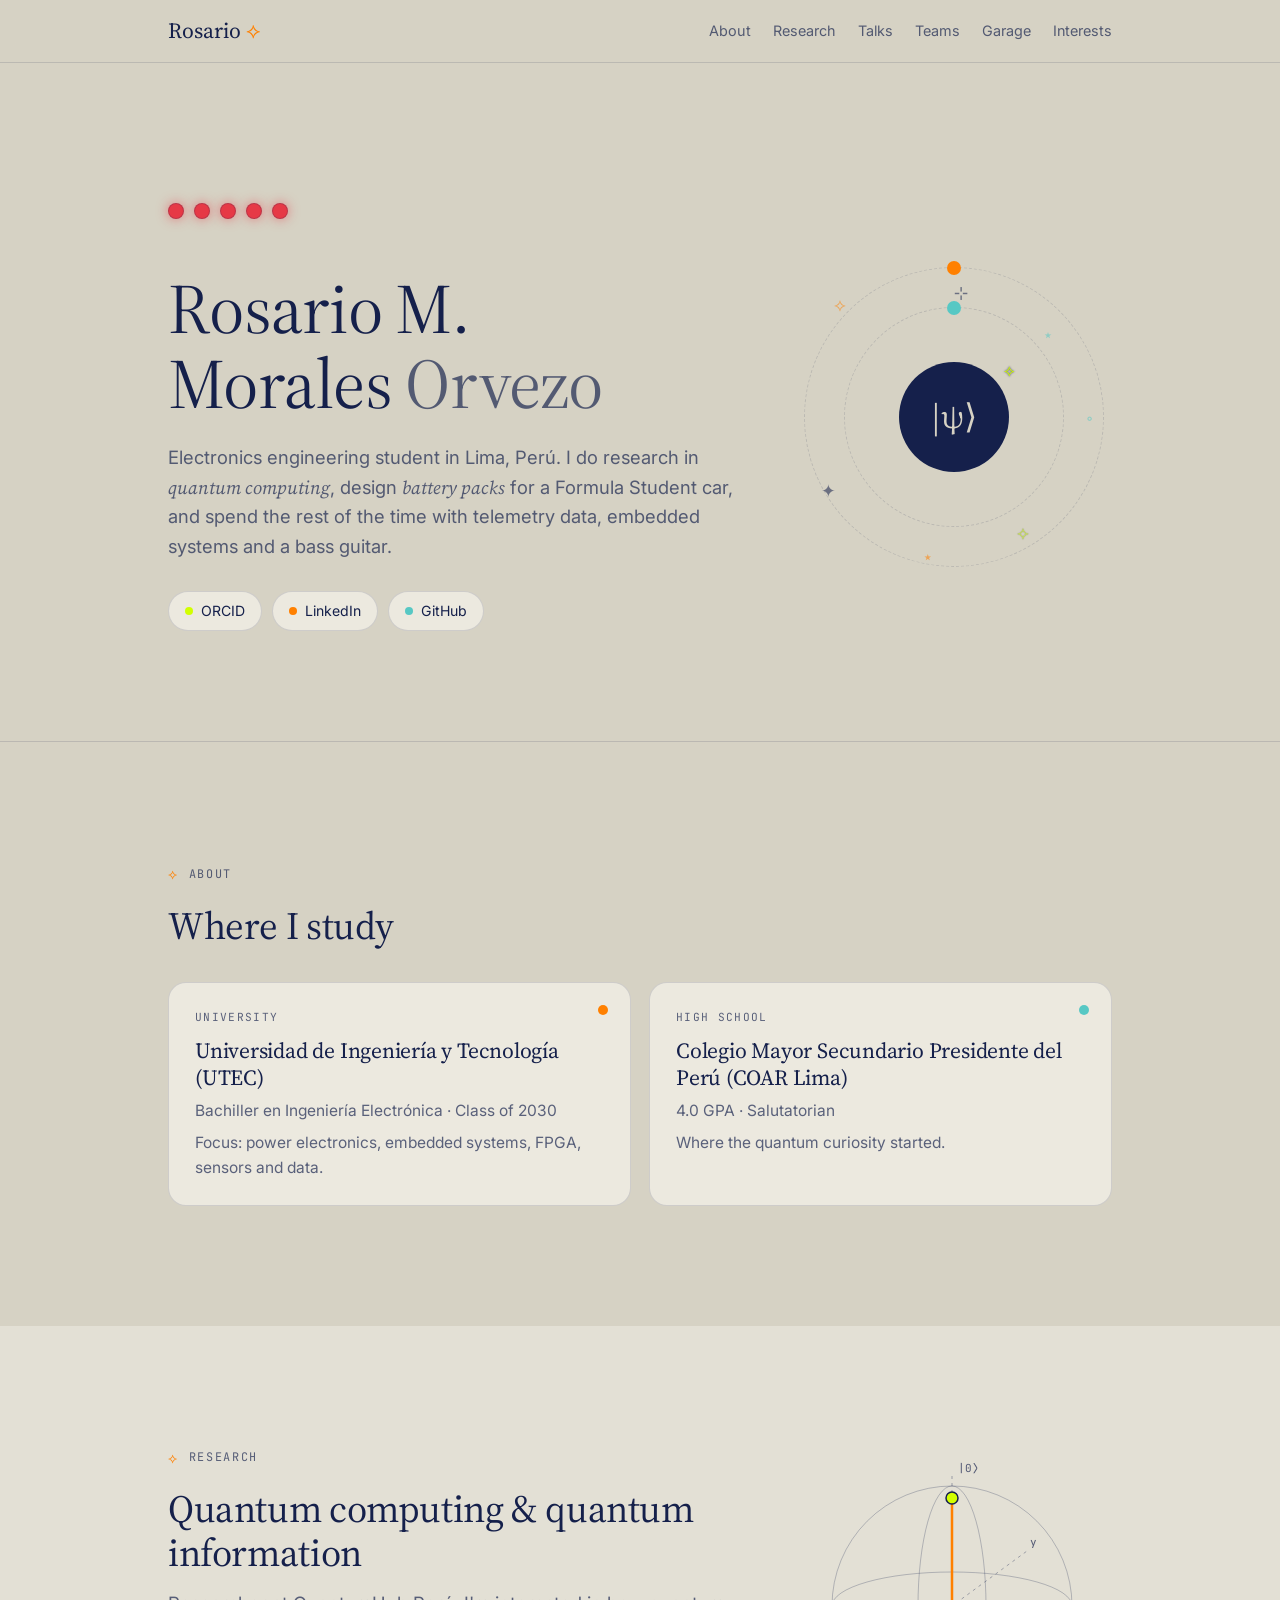
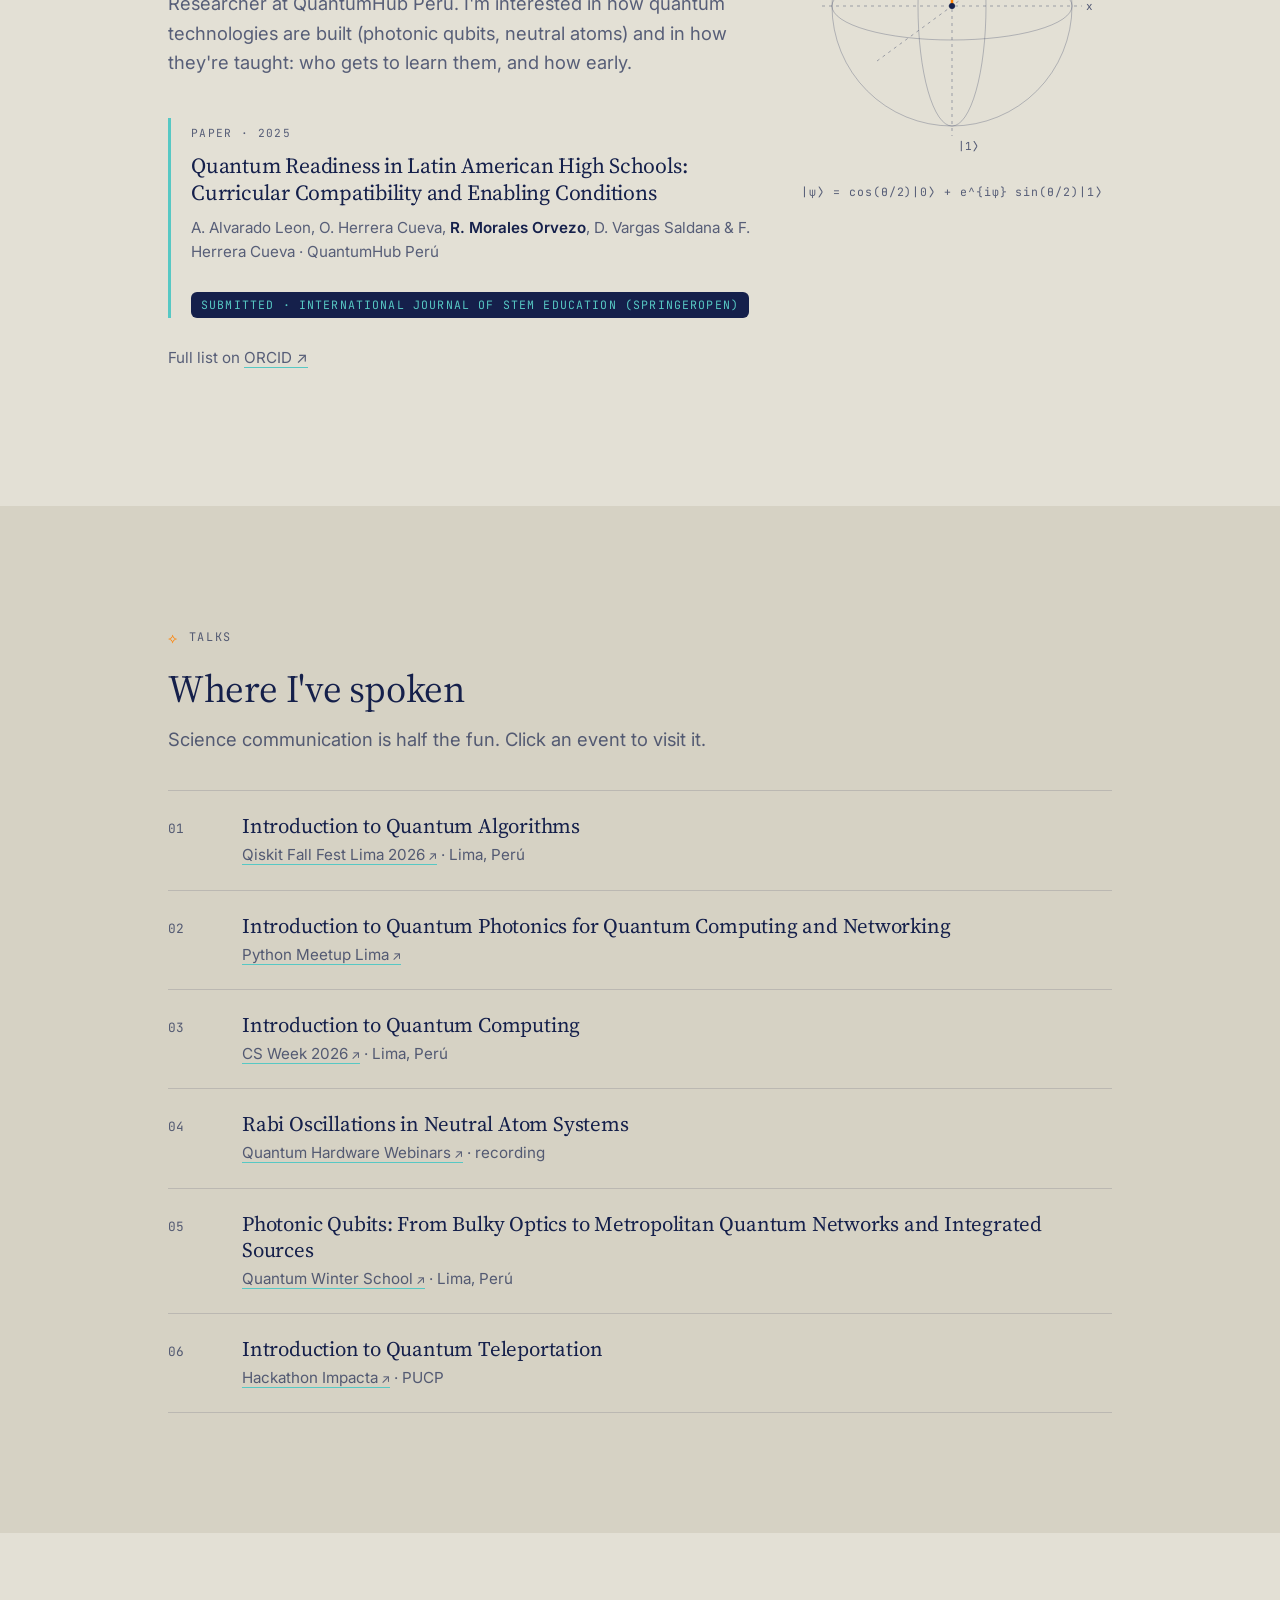
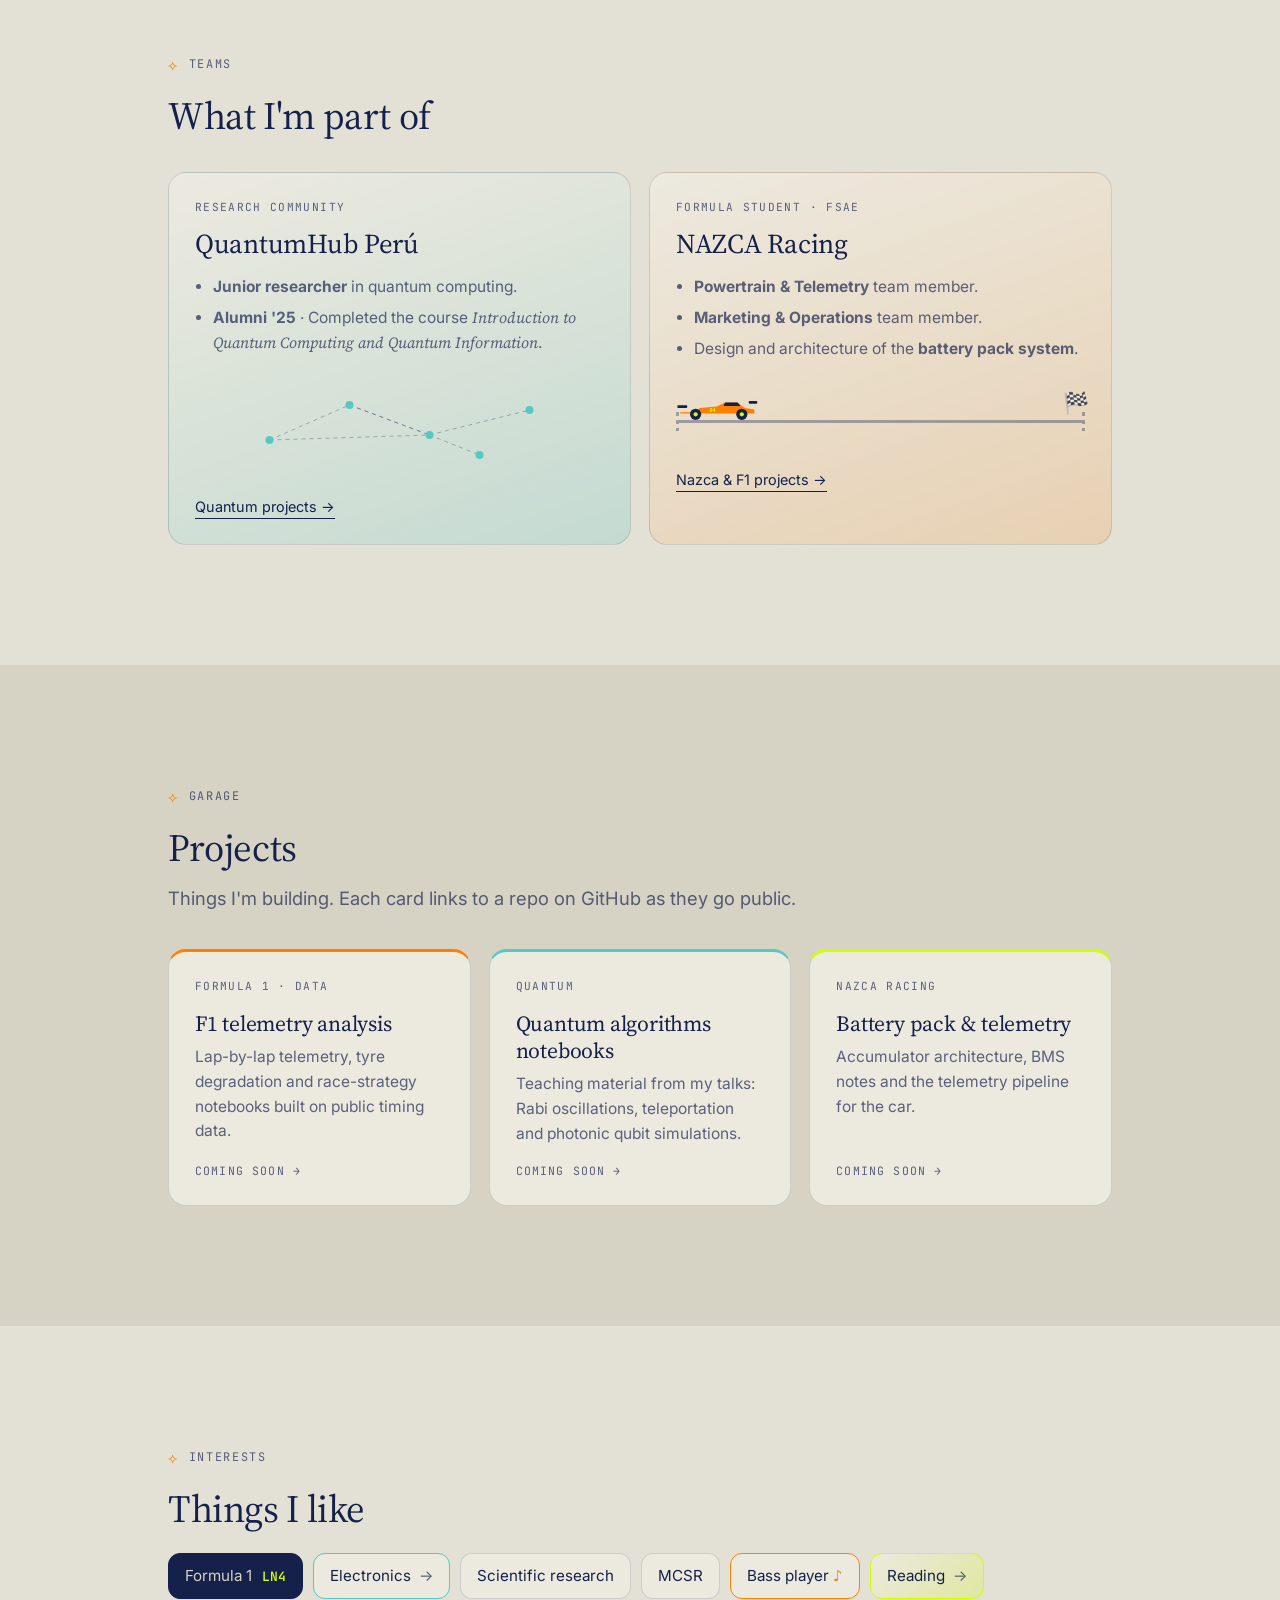
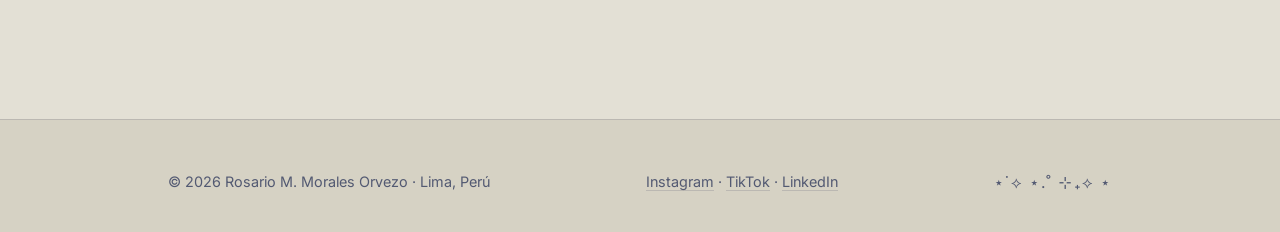
==== index.html @ e65d12a4 "Add files via upload" ====
<!DOCTYPE html>
<html lang="en">
<head>
<meta charset="UTF-8">
<meta name="viewport" content="width=device-width, initial-scale=1.0">
<title>Rosario Morales Orvezo ⟡</title>
<meta name="description" content="Rosario M. Morales Orvezo — electronics engineering student, quantum computing researcher at QuantumHub Perú, powertrain & telemetry at NAZCA Racing (FSAE).">
<link rel="icon" href="data:image/svg+xml,<svg xmlns='http://www.w3.org/2000/svg' viewBox='0 0 100 100'><text y='.9em' font-size='90'>⟡</text></svg>">
<link rel="preconnect" href="https://fonts.googleapis.com">
<link href="https://fonts.googleapis.com/css2?family=Source+Serif+4:ital,opsz,wght@0,8..60,400;0,8..60,500;1,8..60,400&family=Inter:wght@400;500;600&family=JetBrains+Mono:wght@400;500&display=swap" rel="stylesheet">
<link rel="stylesheet" href="style.css">
</head>
<body>

<nav>
  <div class="wrap">
    <a class="brand" href="#top">Rosario <span>⟡</span></a>
    <ul>
      <li><a href="#about">About</a></li>
      <li><a href="#research">Research</a></li>
      <li><a href="#talks">Talks</a></li>
      <li><a href="#teams">Teams</a></li>
      <li><a href="#garage">Garage</a></li>
      <li><a href="#interests">Interests</a></li>
    </ul>
  </div>
</nav>

<!-- ============ HERO ============ -->
<header class="hero" id="top">
  <div class="wrap">
    <div>
      <div class="lights" id="lights" aria-hidden="true">
        <span class="light"></span><span class="light"></span><span class="light"></span><span class="light"></span><span class="light"></span>
      </div>
      <span class="go" id="go">lights out · and away we go</span>
      <h1>Rosario M.<br>Morales <span class="thin">Orvezo</span></h1>
      <p class="lede">
        Electronics engineering student in Lima, Perú. I do research in <em>quantum computing</em>,
        design <em>battery packs</em> for a Formula Student car, and spend the rest of the time
        with telemetry data, embedded systems and a bass guitar.
      </p>
      <div class="links">
        <a class="pill orcid" href="https://orcid.org/0009-0008-2580-1679" target="_blank" rel="noopener"><span class="dot"></span>ORCID</a>
        <a class="pill li" href="https://www.linkedin.com/in/rosario-morales-3284ab2b9/" target="_blank" rel="noopener"><span class="dot"></span>LinkedIn</a>
        <a class="pill" href="https://github.com/baterypark" target="_blank" rel="noopener"><span class="dot"></span>GitHub</a>
      </div>
    </div>

    <div class="star-field" aria-hidden="true">
      <div class="orbit two"></div>
      <div class="orbit"></div>
      <div class="core">|ψ⟩</div>
      <span class="star o" style="top:8%;left:12%">⟡</span>
      <span class="star t" style="top:18%;left:78%;animation-delay:.6s">⋆</span>
      <span class="star" style="top:70%;left:8%;animation-delay:1.2s">✦</span>
      <span class="star l" style="top:84%;left:70%;animation-delay:.3s">⟡</span>
      <span class="star t" style="top:48%;left:92%;animation-delay:1.8s">˚</span>
      <span class="star o" style="top:92%;left:40%;animation-delay:2.2s">⋆</span>
      <span class="star" style="top:4%;left:50%;animation-delay:1.5s">⊹</span>
    </div>
  </div>
</header>

<div class="rule"></div>

<!-- ============ ABOUT ============ -->
<section id="about">
  <div class="wrap">
    <div class="eyebrow">About</div>
    <h2 class="reveal">Where I study</h2>
    <div class="grid two" style="margin-top:34px">
      <div class="card reveal">
        <span class="accent" style="background:var(--orange)"></span>
        <span class="tag">University</span>
        <h3><a href="https://utec.edu.pe" target="_blank" rel="noopener" class="ulink">Universidad de Ingeniería y Tecnología (UTEC)</a></h3>
        <p>Bachiller en Ingeniería Electrónica · Class of 2030</p>
        <p>Focus: power electronics, embedded systems, FPGA, sensors and data.</p>
      </div>
      <div class="card reveal">
        <span class="accent" style="background:var(--teal)"></span>
        <span class="tag">High school</span>
        <h3><a href="https://www.minedu.gob.pe/colegios-de-alto-rendimiento/" target="_blank" rel="noopener" class="ulink">Colegio Mayor Secundario Presidente del Perú (COAR Lima)</a></h3>
        <p>4.0 GPA · Salutatorian</p>
        <p>Where the quantum curiosity started.</p>
      </div>
    </div>
  </div>
</section>

<!-- ============ RESEARCH ============ -->
<section id="research" class="research" style="background:var(--bg-soft)">
  <div class="wrap">
    <div>
      <div class="eyebrow">Research</div>
      <h2 class="reveal">Quantum computing &amp; quantum information</h2>
      <p class="lede reveal" style="margin-top:14px">
        Researcher at QuantumHub Perú. I'm interested in how quantum technologies are built
        (photonic qubits, neutral atoms) and in how they're taught: who gets to learn them, and how early.
      </p>

      <div class="paper reveal" style="margin-top:40px">
        <span class="tag" style="font-family:var(--mono);font-size:.7rem;letter-spacing:.12em;text-transform:uppercase;color:var(--ink-soft)">Paper · 2025</span>
        <h3 style="margin-top:8px">Quantum Readiness in Latin American High Schools: Curricular Compatibility and Enabling Conditions</h3>
        <p class="authors" style="margin-top:10px">
          A. Alvarado Leon, O. Herrera Cueva, <b>R. Morales Orvezo</b>, D. Vargas Saldana &amp; F. Herrera Cueva · QuantumHub Perú
        </p>
        <span class="status">Submitted · International Journal of STEM Education (SpringerOpen)</span>
      </div>
      <p class="reveal" style="margin-top:28px;font-size:.95rem;color:var(--ink-soft)">
        Full list on <a href="https://orcid.org/0009-0008-2580-1679" target="_blank" rel="noopener" style="border-bottom:1px solid var(--teal)">ORCID ↗</a>
      </p>
    </div>

    <div class="reveal">
      <svg class="bloch" viewBox="0 0 320 320" aria-label="Animated Bloch sphere">
        <circle class="ring" cx="160" cy="160" r="120"/>
        <ellipse class="ring" cx="160" cy="160" rx="120" ry="34"/>
        <ellipse class="ring" cx="160" cy="160" rx="34" ry="120"/>
        <line class="axis" x1="160" y1="30" x2="160" y2="290"/>
        <line class="axis" x1="30" y1="160" x2="290" y2="160"/>
        <line class="axis" x1="85" y1="215" x2="235" y2="105"/>
        <text x="166" y="26">|0⟩</text>
        <text x="166" y="304">|1⟩</text>
        <text x="294" y="164">x</text>
        <text x="238" y="100">y</text>
        <line class="vec" x1="160" y1="160" x2="160" y2="52"/>
        <circle class="tip" cx="160" cy="52" r="6"/>
        <circle cx="160" cy="160" r="3" fill="var(--ink)"/>
      </svg>
      <div class="caption">|ψ⟩ = cos(θ/2)|0⟩ + e^{iφ} sin(θ/2)|1⟩</div>
    </div>
  </div>
</section>

<!-- ============ TALKS ============ -->
<section id="talks" class="talks">
  <div class="wrap">
    <div class="eyebrow">Talks</div>
    <h2 class="reveal">Where I've spoken</h2>
    <p class="lede reveal" style="margin-top:14px;margin-bottom:36px">Science communication is half the fun. Click an event to visit it.</p>
    <ol>
      <li class="reveal">
        <div>
          <h3>Introduction to Quantum Algorithms</h3>
          <div class="event"><a href="https://www.qhubperu.com/ibm-qiskit-fall" target="_blank" rel="noopener">Qiskit Fall Fest Lima 2026</a> · Lima, Perú</div>
        </div>
      </li>
      <li class="reveal">
        <div>
          <h3>Introduction to Quantum Photonics for Quantum Computing and Networking</h3>
          <div class="event"><a href="https://www.pylimaperu.org/#nosotros" target="_blank" rel="noopener">Python Meetup Lima</a></div>
        </div>
      </li>
      <li class="reveal">
        <div>
          <h3>Introduction to Quantum Computing</h3>
          <div class="event"><a href="https://www.instagram.com/csweekperu/" target="_blank" rel="noopener">CS Week 2026</a> · Lima, Perú</div>
        </div>
      </li>
      <li class="reveal">
        <div>
          <h3>Rabi Oscillations in Neutral Atom Systems</h3>
          <div class="event"><a href="https://youtu.be/_ck2oWezzCs?t=3231" target="_blank" rel="noopener">Quantum Hardware Webinars</a> · recording</div>
        </div>
      </li>
      <li class="reveal">
        <div>
          <h3>Photonic Qubits: From Bulky Optics to Metropolitan Quantum Networks and Integrated Sources</h3>
          <div class="event"><a href="https://www.cip.org.pe/quantum-winter-school-y-vive-cinco-dias-de-inmersion-en-ciencias-y-tecnologias-cuanticas/" target="_blank" rel="noopener">Quantum Winter School</a> · Lima, Perú</div>
        </div>
      </li>
      <li class="reveal">
        <div>
          <h3>Introduction to Quantum Teleportation</h3>
          <div class="event"><a href="https://luma.com/ern9znq1?locale=es" target="_blank" rel="noopener">Hackathon Impacta</a> · PUCP</div>
        </div>
      </li>
    </ol>
  </div>
</section>

<!-- ============ TEAMS ============ -->
<section id="teams" style="background:var(--bg-soft)">
  <div class="wrap">
    <div class="eyebrow">Teams</div>
    <h2 class="reveal">What I'm part of</h2>
    <div class="grid two" style="margin-top:34px">

      <div class="card team-card quantum reveal">
        <span class="tag">Research community</span>
        <h3><a class="ulink" href="https://www.instagram.com/quantumhub.pe/" target="_blank" rel="noopener">QuantumHub Perú</a></h3>
        <ul>
          <li><b>Junior researcher</b> in quantum computing.</li>
          <li><b>Alumni '25</b> · Completed the course <em>Introduction to Quantum Computing and Quantum Information</em>.</li>
        </ul>
        <svg class="net" viewBox="0 0 320 90" aria-hidden="true">
          <line class="link" x1="30" y1="60" x2="110" y2="25"/>
          <line class="link" x1="110" y1="25" x2="190" y2="55"/>
          <line class="link" x1="190" y1="55" x2="290" y2="30"/>
          <line class="link" x1="110" y1="25" x2="190" y2="55"/>
          <line class="link" x1="30" y1="60" x2="190" y2="55"/>
          <line class="link" x1="190" y1="55" x2="240" y2="75"/>
          <circle class="node" cx="30" cy="60" r="4"/>
          <circle class="node" cx="110" cy="25" r="4"/>
          <circle class="node" cx="190" cy="55" r="4"/>
          <circle class="node" cx="290" cy="30" r="4"/>
          <circle class="node" cx="240" cy="75" r="4"/>
        </svg>
        <a class="more" href="#garage">Quantum projects →</a>
      </div>

      <div class="card team-card nazca reveal">
        <span class="tag">Formula Student · FSAE</span>
        <h3><a class="ulink" href="https://www.instagram.com/nazcaracing/" target="_blank" rel="noopener">NAZCA Racing</a></h3>
        <ul>
          <li><b>Powertrain &amp; Telemetry</b> team member.</li>
          <li><b>Marketing &amp; Operations</b> team member.</li>
          <li>Design and architecture of the <b>battery pack system</b>.</li>
        </ul>
        <div class="track" aria-hidden="true">
          <div class="road"></div>
          <svg class="car" id="car" viewBox="0 0 120 40">
            <!-- original, simplified open-wheel car -->
            <path d="M6 26 L26 26 L34 20 L58 18 L70 12 L88 12 L98 20 L112 22 L112 28 L6 28 Z" fill="#FF8000"/>
            <path d="M70 12 L88 12 L92 17 L68 17 Z" fill="#15204B"/>
            <rect x="2" y="16" width="14" height="4" rx="1" fill="#15204B"/>
            <rect x="104" y="10" width="12" height="4" rx="1" fill="#15204B"/>
            <circle cx="28" cy="29" r="8" fill="#15204B"/><circle cx="28" cy="29" r="3" fill="#D2FF00"/>
            <circle cx="94" cy="29" r="8" fill="#15204B"/><circle cx="94" cy="29" r="3" fill="#D2FF00"/>
            <text x="48" y="26" font-size="7" font-family="monospace" fill="#D2FF00" font-weight="bold">04</text>
          </svg>
          <span class="flag">🏁</span>
        </div>
        <a class="more" href="#garage">Nazca &amp; F1 projects →</a>
      </div>

    </div>
  </div>
</section>

<!-- ============ GARAGE / PROJECTS ============ -->
<section id="garage" class="garage">
  <div class="wrap">
    <div class="eyebrow">Garage</div>
    <h2 class="reveal">Projects</h2>
    <p class="lede reveal" style="margin-top:14px;margin-bottom:36px">
      Things I'm building. Each card links to a repo on GitHub as they go public.
    </p>
    <div class="grid three">
      <a class="card f1 reveal" href="https://github.com/baterypark" target="_blank" rel="noopener">
        <span class="tag">Formula 1 · data</span>
        <h3>F1 telemetry analysis</h3>
        <p>Lap-by-lap telemetry, tyre degradation and race-strategy notebooks built on public timing data.</p>
        <span class="soon">coming soon →</span>
      </a>
      <a class="card q reveal" href="https://github.com/baterypark" target="_blank" rel="noopener">
        <span class="tag">Quantum</span>
        <h3>Quantum algorithms notebooks</h3>
        <p>Teaching material from my talks: Rabi oscillations, teleportation and photonic qubit simulations.</p>
        <span class="soon">coming soon →</span>
      </a>
      <a class="card n reveal" href="https://github.com/baterypark" target="_blank" rel="noopener">
        <span class="tag">NAZCA Racing</span>
        <h3>Battery pack &amp; telemetry</h3>
        <p>Accumulator architecture, BMS notes and the telemetry pipeline for the car.</p>
        <span class="soon">coming soon →</span>
      </a>
    </div>
  </div>
</section>

<!-- ============ INTERESTS ============ -->
<section id="interests" style="background:var(--bg-soft)">
  <div class="wrap">
    <div class="eyebrow">Interests</div>
    <h2 class="reveal">Things I like</h2>
    <div class="chips reveal">
      <span class="chip f1">Formula 1 <b>LN4</b></span>
      <a class="chip q" href="electronics.html">Electronics <span class="arrow">→</span></a>
      <span class="chip">Scientific research</span>
      <span class="chip">MCSR</span>
      <a class="chip music" href="music.html">Bass player</a>
      <a class="chip book" href="reading.html">Reading <span class="arrow">→</span></a>
    </div>
  </div>
</section>

<footer>
  <div class="wrap">
    <span>© <span id="year"></span> Rosario M. Morales Orvezo · Lima, Perú</span>
    <span class="social">
      <a href="https://www.instagram.com/bate.rypark/" target="_blank" rel="noopener">Instagram</a> ·
      <a href="https://www.tiktok.com/@mroleszo" target="_blank" rel="noopener">TikTok</a> ·
      <a href="https://www.linkedin.com/in/rosario-morales-3284ab2b9/" target="_blank" rel="noopener">LinkedIn</a>
    </span>
    <span class="stars">⋆˙⟡ ⋆.˚ ⊹₊⟡ ⋆</span>
  </div>
</footer>

<script src="script.js"></script>
</body>
</html>
---- style.css ----
/* ⋆˙⟡ Rosario Morales Orvezo — personal site ⟡˙⋆ */

:root {
  --bg: #D6D2C4;
  --bg-soft: #E3E0D5;
  --bg-card: #ECE9DF;
  --ink: #15204B;
  --ink-soft: rgba(21, 32, 75, 0.68);
  --ink-faint: rgba(21, 32, 75, 0.14);
  --orange: #FF8000;
  --teal: #57C8C4;
  --lime: #D2FF00;
  --radius: 18px;
  --max: 1040px;
  --serif: "Source Serif 4", Georgia, "Times New Roman", serif;
  --sans: "Inter", system-ui, -apple-system, "Segoe UI", Roboto, sans-serif;
  --mono: "JetBrains Mono", ui-monospace, SFMono-Regular, Menlo, monospace;
}

* { box-sizing: border-box; }
html { scroll-behavior: smooth; }
body {
  margin: 0;
  background: var(--bg);
  color: var(--ink);
  font-family: var(--sans);
  font-size: 16.5px;
  line-height: 1.6;
  -webkit-font-smoothing: antialiased;
}
a { color: inherit; text-decoration: none; }
img { max-width: 100%; display: block; }

h1, h2, h3 { font-family: var(--serif); font-weight: 400; letter-spacing: -0.01em; margin: 0; }
h1 { font-size: clamp(2.5rem, 6vw, 4.4rem); line-height: 1.06; }
h2 { font-size: clamp(1.7rem, 3.5vw, 2.4rem); line-height: 1.15; }
h3 { font-size: 1.35rem; line-height: 1.25; }
em { font-family: var(--serif); font-style: italic; }

.wrap { max-width: var(--max); margin: 0 auto; padding: 0 clamp(20px, 5vw, 48px); }
section { padding: clamp(64px, 10vw, 120px) 0; position: relative; }
.eyebrow {
  font-family: var(--mono); font-size: 0.74rem; letter-spacing: 0.14em; text-transform: uppercase;
  color: var(--ink-soft); display: flex; align-items: center; gap: 10px; margin-bottom: 18px;
}
.eyebrow::before { content: "⟡"; color: var(--orange); font-size: 0.9rem; }
.lede { font-size: 1.15rem; color: var(--ink-soft); max-width: 60ch; }

/* ---------- Nav ---------- */
nav {
  position: sticky; top: 0; z-index: 50;
  backdrop-filter: blur(10px);
  background: rgba(214, 210, 196, 0.78);
  border-bottom: 1px solid var(--ink-faint);
}
nav .wrap { display: flex; align-items: center; justify-content: space-between; height: 62px; }
.brand { font-family: var(--serif); font-size: 1.35rem; }
.brand span { color: var(--orange); }
nav ul { list-style: none; display: flex; gap: 22px; margin: 0; padding: 0; font-size: 0.9rem; }
nav ul a { color: var(--ink-soft); transition: color .2s; position: relative; }
nav ul a:hover { color: var(--ink); }
nav ul a::after {
  content: ""; position: absolute; left: 0; right: 0; bottom: -6px; height: 2px;
  background: var(--lime); transform: scaleX(0); transition: transform .25s; transform-origin: left;
}
nav ul a:hover::after { transform: scaleX(1); }
@media (max-width: 760px) { nav ul { display: none; } }

/* ---------- Hero ---------- */
.hero { padding: clamp(70px, 12vw, 140px) 0 clamp(60px, 9vw, 110px); overflow: hidden; }
.hero .wrap { display: grid; grid-template-columns: 1.3fr 0.7fr; gap: 40px; align-items: center; }
@media (max-width: 820px) { .hero .wrap { grid-template-columns: 1fr; } }
.hero h1 { margin: 10px 0 22px; }
.hero h1 .thin { color: var(--ink-soft); }
.hero .lede { margin-bottom: 30px; }
.links { display: flex; flex-wrap: wrap; gap: 10px; }
.pill {
  display: inline-flex; align-items: center; gap: 8px;
  border: 1px solid var(--ink-faint); background: var(--bg-card);
  border-radius: 999px; padding: 8px 16px; font-size: 0.88rem;
  transition: transform .18s, border-color .18s, background .18s;
}
.pill:hover { transform: translateY(-2px); border-color: var(--ink); }
.pill .dot { width: 8px; height: 8px; border-radius: 50%; background: var(--teal); }
.pill.orcid .dot { background: var(--lime); }
.pill.li .dot { background: var(--orange); }

/* lights-out mini animation */
.lights {
  display: flex; gap: 10px; justify-content: flex-start; margin-bottom: 14px;
}
.light {
  width: 16px; height: 16px; border-radius: 50%;
  background: var(--ink-faint); border: 1px solid rgba(21,32,75,0.2);
  transition: background .25s, box-shadow .25s;
}
.light.on { background: #E63946; box-shadow: 0 0 12px rgba(230,57,70,0.6); }
.lights.out .light { background: var(--ink-faint); box-shadow: none; }
.go {
  font-family: var(--mono); font-size: 0.74rem; letter-spacing: .14em; text-transform: uppercase;
  color: var(--lime); background: var(--ink); padding: 4px 10px; border-radius: 6px;
  opacity: 0; transform: translateY(4px); transition: opacity .3s, transform .3s; display: inline-block;
}
.go.show { opacity: 1; transform: none; }

/* floating stars */
.star-field { position: relative; min-height: 300px; }
.star {
  position: absolute; font-size: 1.1rem; color: var(--ink); opacity: 0.55;
  animation: twinkle 3.2s ease-in-out infinite;
}
.star.o { color: var(--orange); } .star.t { color: var(--teal); } .star.l { color: var(--lime); text-shadow: 0 0 1px var(--ink); }
@keyframes twinkle { 0%,100% { opacity: .25; transform: scale(.9) } 50% { opacity: .9; transform: scale(1.1) } }

/* orbit badge in hero */
.orbit {
  position: absolute; inset: 0; margin: auto; width: 220px; height: 220px;
  border: 1px dashed var(--ink-faint); border-radius: 50%; animation: spin 26s linear infinite;
}
.orbit::before {
  content: ""; position: absolute; top: -7px; left: 50%; width: 14px; height: 14px; border-radius: 50%;
  background: var(--teal); margin-left: -7px;
}
.orbit.two { width: 300px; height: 300px; animation-duration: 40s; animation-direction: reverse; }
.orbit.two::before { background: var(--orange); }
.core {
  position: absolute; inset: 0; margin: auto; width: 110px; height: 110px; border-radius: 50%;
  background: var(--ink); color: var(--bg); display: grid; place-items: center;
  font-family: var(--serif); font-size: 2.1rem;
}
.core::after { content: "⟡"; position: absolute; right: -6px; top: -4px; font-size: 1rem; color: var(--lime); text-shadow: 0 0 2px var(--ink); }
@keyframes spin { to { transform: rotate(360deg) } }

/* ---------- Divider ---------- */
.rule { height: 1px; background: var(--ink-faint); }

/* ---------- Cards ---------- */
.grid { display: grid; gap: 18px; }
.grid.two { grid-template-columns: repeat(2, 1fr); }
.grid.three { grid-template-columns: repeat(3, 1fr); }
@media (max-width: 820px) { .grid.two, .grid.three { grid-template-columns: 1fr; } }
.card {
  background: var(--bg-card); border: 1px solid var(--ink-faint); border-radius: var(--radius);
  padding: 26px 26px 24px; position: relative; transition: transform .2s, box-shadow .2s;
}
.card:hover { transform: translateY(-3px); box-shadow: 0 14px 40px rgba(21,32,75,0.08); }
.card .tag { font-family: var(--mono); font-size: .7rem; letter-spacing: .12em; text-transform: uppercase; color: var(--ink-soft); margin-bottom: 10px; display: block; }
.card p { margin: 8px 0 0; color: var(--ink-soft); font-size: .97rem; }
.card .accent { position: absolute; top: 22px; right: 22px; width: 10px; height: 10px; border-radius: 50%; }

/* ---------- Research ---------- */
.research .wrap { display: grid; grid-template-columns: 1fr 320px; gap: 40px; align-items: start; }
@media (max-width: 860px) { .research .wrap { grid-template-columns: 1fr; } }
.paper { border-left: 3px solid var(--teal); padding-left: 20px; }
.paper .authors { color: var(--ink-soft); font-size: .95rem; }
.paper .authors b { color: var(--ink); font-weight: 600; }
.paper .status { display: inline-block; margin-top: 12px; font-family: var(--mono); font-size: .72rem; letter-spacing: .1em; text-transform: uppercase; background: var(--ink); color: var(--teal); padding: 4px 10px; border-radius: 6px; }

/* Bloch sphere */
.bloch { width: 100%; max-width: 320px; margin: 0 auto; }
.bloch .ring { fill: none; stroke: var(--ink); stroke-opacity: .25; stroke-width: 1; }
.bloch .axis { stroke: var(--ink); stroke-opacity: .35; stroke-width: 1; stroke-dasharray: 3 4; }
.bloch .vec { stroke: var(--orange); stroke-width: 2.5; stroke-linecap: round; transform-origin: 160px 160px; animation: precess 7s linear infinite; }
.bloch .tip { fill: var(--lime); stroke: var(--ink); stroke-width: 1.5; transform-origin: 160px 160px; animation: precess 7s linear infinite; }
@keyframes precess { from { transform: rotate(0deg) } to { transform: rotate(360deg) } }
.bloch text { font-family: var(--mono); font-size: 11px; fill: var(--ink); fill-opacity: .7; }
.caption { text-align: center; font-family: var(--mono); font-size: .72rem; color: var(--ink-soft); letter-spacing: .08em; margin-top: 10px; }

/* ---------- Talks ---------- */
.talks ol { list-style: none; margin: 0; padding: 0; counter-reset: t; }
.talks li {
  counter-increment: t; display: grid; grid-template-columns: 56px 1fr; gap: 18px;
  padding: 22px 0; border-top: 1px solid var(--ink-faint);
}
.talks li:last-child { border-bottom: 1px solid var(--ink-faint); }
.talks li::before { content: "0" counter(t); font-family: var(--mono); color: var(--ink-soft); font-size: .8rem; padding-top: 6px; }
.talks h3 { font-size: 1.3rem; }
.talks .event { color: var(--ink-soft); font-size: .95rem; margin-top: 4px; }
.talks .event a { border-bottom: 1px solid var(--teal); transition: color .2s, border-color .2s; }
.talks .event a:hover { color: var(--orange); border-color: var(--orange); }
.talks .event a::after { content: " ↗"; font-size: .8em; }

/* ---------- Teams ---------- */
.team-card { overflow: hidden; }
.team-card.quantum { background: linear-gradient(160deg, var(--bg-card), rgba(87,200,196,0.22)); }
.team-card.nazca { background: linear-gradient(160deg, var(--bg-card), rgba(255,128,0,0.16)); }
.team-card h3 { font-size: 1.7rem; }
.team-card ul { margin: 14px 0 0; padding-left: 18px; color: var(--ink-soft); font-size: .97rem; }
.team-card li { margin: 6px 0; }
.team-card .more { display: inline-block; margin-top: 18px; font-size: .9rem; border-bottom: 1px solid var(--ink); }
.team-card .more:hover { color: var(--orange); border-color: var(--orange); }

/* Peru network */
.net { margin-top: 18px; width: 100%; height: 90px; }
.net .node { fill: var(--teal); animation: pulse 2.6s ease-in-out infinite; }
.net .node:nth-child(2n) { animation-delay: .8s; }
.net .node:nth-child(3n) { animation-delay: 1.5s; }
.net .link { stroke: var(--ink); stroke-opacity: .3; stroke-width: 1; stroke-dasharray: 4 4; animation: dash 6s linear infinite; }
@keyframes pulse { 0%,100% { r: 4 } 50% { r: 6.5 } }
@keyframes dash { to { stroke-dashoffset: -80 } }

/* track + car (scroll driven) */
.track { position: relative; height: 70px; margin-top: 18px; }
.track .road { position: absolute; left: 0; right: 0; top: 40px; height: 3px; background: var(--ink); opacity: .35; border-radius: 2px; }
.track .road::before, .track .road::after {
  content: ""; position: absolute; top: -8px; width: 3px; height: 19px; background: repeating-linear-gradient(var(--ink) 0 4px, transparent 4px 8px);
}
.track .road::before { left: 0 } .track .road::after { right: 0 }
.track .car { position: absolute; top: 14px; left: 0; width: 84px; transform: translateX(0); transition: transform .08s linear; }
.track .flag { position: absolute; right: -4px; top: 6px; font-size: 1.3rem; }

/* ---------- Projects ("Garage") ---------- */
.garage .card { min-height: 170px; display: flex; flex-direction: column; }
.garage .card h3 { margin-top: 4px; }
.garage .card .soon {
  margin-top: auto; padding-top: 16px; font-family: var(--mono); font-size: .72rem; letter-spacing: .1em; text-transform: uppercase; color: var(--ink-soft);
}
.garage .card.f1 { border-top: 3px solid var(--orange); }
.garage .card.q { border-top: 3px solid var(--teal); }
.garage .card.n { border-top: 3px solid var(--lime); }

/* ---------- Interests ---------- */
.chips { display: flex; flex-wrap: wrap; gap: 10px; margin-top: 22px; }
.chip {
  border: 1px solid var(--ink-faint); background: var(--bg-card); border-radius: 12px; padding: 10px 16px; font-size: .95rem;
  transition: transform .18s, background .18s, border-color .18s;
}
.chip:hover { transform: translateY(-2px); border-color: var(--ink); }
.chip.f1 { background: var(--ink); color: var(--bg); border-color: var(--ink); }
.chip.f1 b { color: var(--lime); font-weight: 600; font-family: var(--mono); font-size: .85em; margin-left: 6px; }
.chip.q { border-color: var(--teal); }
.chip.music { border-color: var(--orange); }
.chip.music::after { content: " ♪"; color: var(--orange); }

/* ---------- Footer ---------- */
footer { padding: 50px 0 36px; border-top: 1px solid var(--ink-faint); color: var(--ink-soft); font-size: .9rem; }
footer .wrap { display: flex; justify-content: space-between; flex-wrap: wrap; gap: 14px; }
footer .stars { font-size: 1rem; letter-spacing: .1em; }

/* reveal */
.reveal { opacity: 0; transform: translateY(16px); transition: opacity .6s ease, transform .6s ease; }
.reveal.in { opacity: 1; transform: none; }

/* ---------- Sub-pages (music / reading / electronics) ---------- */
.back { display: inline-flex; align-items: center; gap: 8px; color: var(--ink-soft); font-size: .9rem; margin-bottom: 40px; }
.back:hover { color: var(--ink); }
.vinyl {
  width: 110px; height: 110px; border-radius: 50%; margin: 0 0 30px;
  background: repeating-radial-gradient(circle, var(--ink) 0 2px, #1c2a5e 2px 4px);
  position: relative; animation: spin 4s linear infinite;
}
.vinyl::after { content: ""; position: absolute; inset: 38px; border-radius: 50%; background: var(--orange); border: 3px solid var(--bg); }

.records { list-style: none; margin: 40px 0 0; padding: 0; counter-reset: r; }
.records li {
  counter-increment: r; display: grid; grid-template-columns: 40px 96px 1fr; gap: 22px; align-items: center;
  padding: 20px 0; border-top: 1px solid var(--ink-faint);
}
.records li:last-child { border-bottom: 1px solid var(--ink-faint); }
.records li::before { content: "0" counter(r); font-family: var(--mono); color: var(--ink-soft); font-size: .8rem; }
.records h3 { font-size: 1.25rem; }
.records .sub { color: var(--ink-soft); font-size: .95rem; margin-top: 3px; }
.records .year { font-family: var(--mono); font-size: .72rem; letter-spacing: .1em; color: var(--ink-soft); margin-top: 6px; }
.records p { margin: 6px 0 0; color: var(--ink-soft); font-size: .95rem; }
@media (max-width: 560px) { .records li { grid-template-columns: 72px 1fr; } .records li::before { display: none; } }

.tile {
  width: 96px; height: 96px; border-radius: 12px; overflow: hidden; position: relative; border: 1px solid var(--ink-faint);
  display: grid; place-items: center; text-align: center; padding: 8px; font-family: var(--serif); font-size: .72rem; line-height: 1.15; color: var(--bg);
  transition: transform .25s, box-shadow .25s;
}
.records li:hover .tile { transform: translateY(-3px) rotate(-2deg); box-shadow: 0 12px 28px rgba(21,32,75,0.14); }
.tile img { position: absolute; inset: 0; width: 100%; height: 100%; object-fit: cover; }
.tile.c1 { background: linear-gradient(135deg, #15204B, #FF8000); }
.tile.c2 { background: linear-gradient(135deg, #15204B, #57C8C4); }
.tile.c3 { background: linear-gradient(135deg, #15204B 40%, #D2FF00); }
.tile.c4 { background: linear-gradient(135deg, #FF8000, #D2FF00); color: var(--ink); }
.tile.c5 { background: linear-gradient(135deg, #57C8C4, #15204B); }
.tile.c6 { background: linear-gradient(135deg, #D2FF00, #57C8C4); color: var(--ink); }
.tile.c7 { background: linear-gradient(135deg, #15204B, #8a96c9); }
.tile.c8 { background: linear-gradient(135deg, #FF8000, #15204B); }
/* book spine look */
.tile.book { width: 72px; height: 96px; margin: 0 auto; border-radius: 4px 10px 10px 4px; box-shadow: inset 6px 0 0 rgba(255,255,255,0.18); }
/* electronics icon tile */
.tile.chip-ic { background: var(--ink); color: var(--lime); font-family: var(--mono); font-size: 1.4rem; }
.artists { display: flex; flex-wrap: wrap; gap: 10px; margin-top: 20px; }

.ulink { border-bottom: 1px solid transparent; transition: border-color .2s, color .2s; }
.ulink:hover { border-color: var(--orange); color: var(--orange); }
.chip .arrow { color: var(--ink-soft); margin-left: 4px; }
.chip.book { border-color: var(--lime); background: linear-gradient(135deg, var(--bg-card), rgba(210,255,0,0.25)); }
footer .social a { border-bottom: 1px solid var(--ink-faint); }
footer .social a:hover { color: var(--ink); border-color: var(--orange); }

.records.plain li { grid-template-columns: 40px 1fr; }
.records.plain h3 { font-size: 1.3rem; }
.records.plain li::before { padding-top: 6px; align-self: start; }
.records.plain .sub { color: var(--ink-soft); }
.records.plain p { color: var(--ink); opacity: .75; }
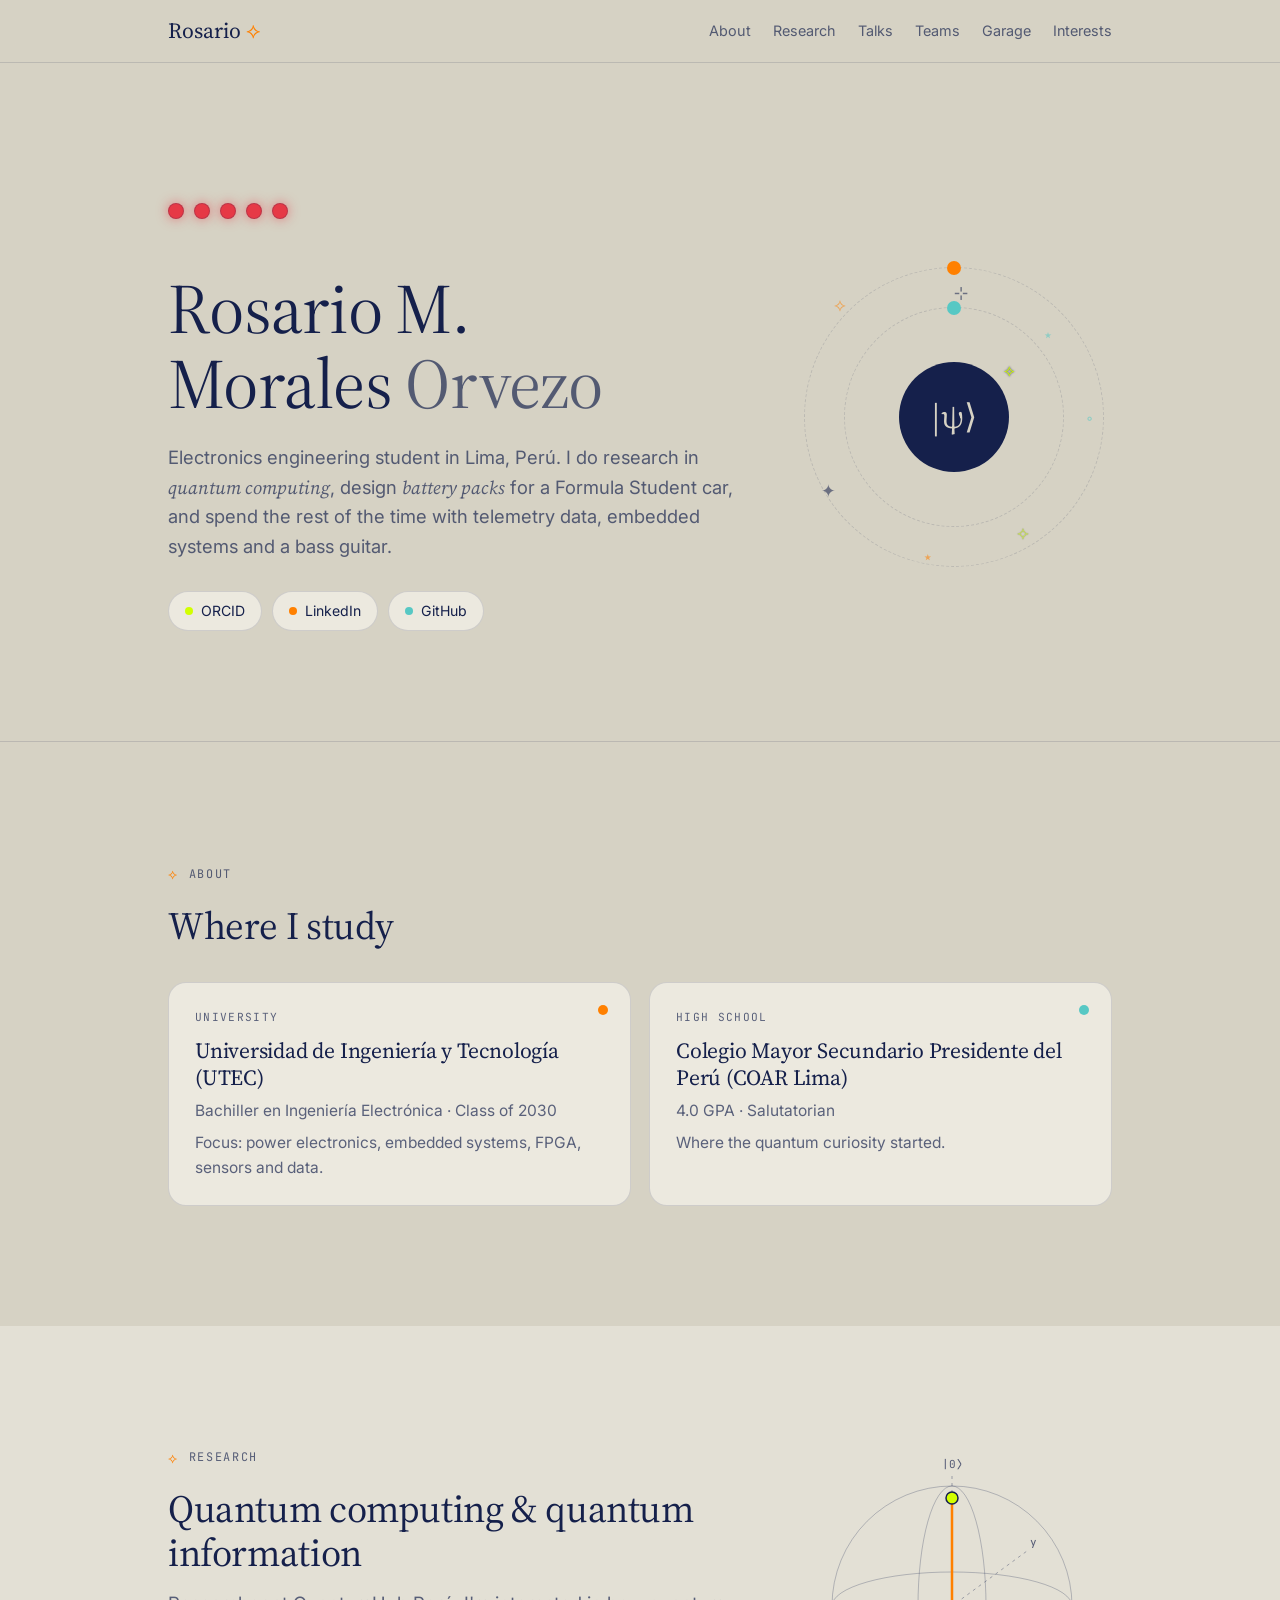
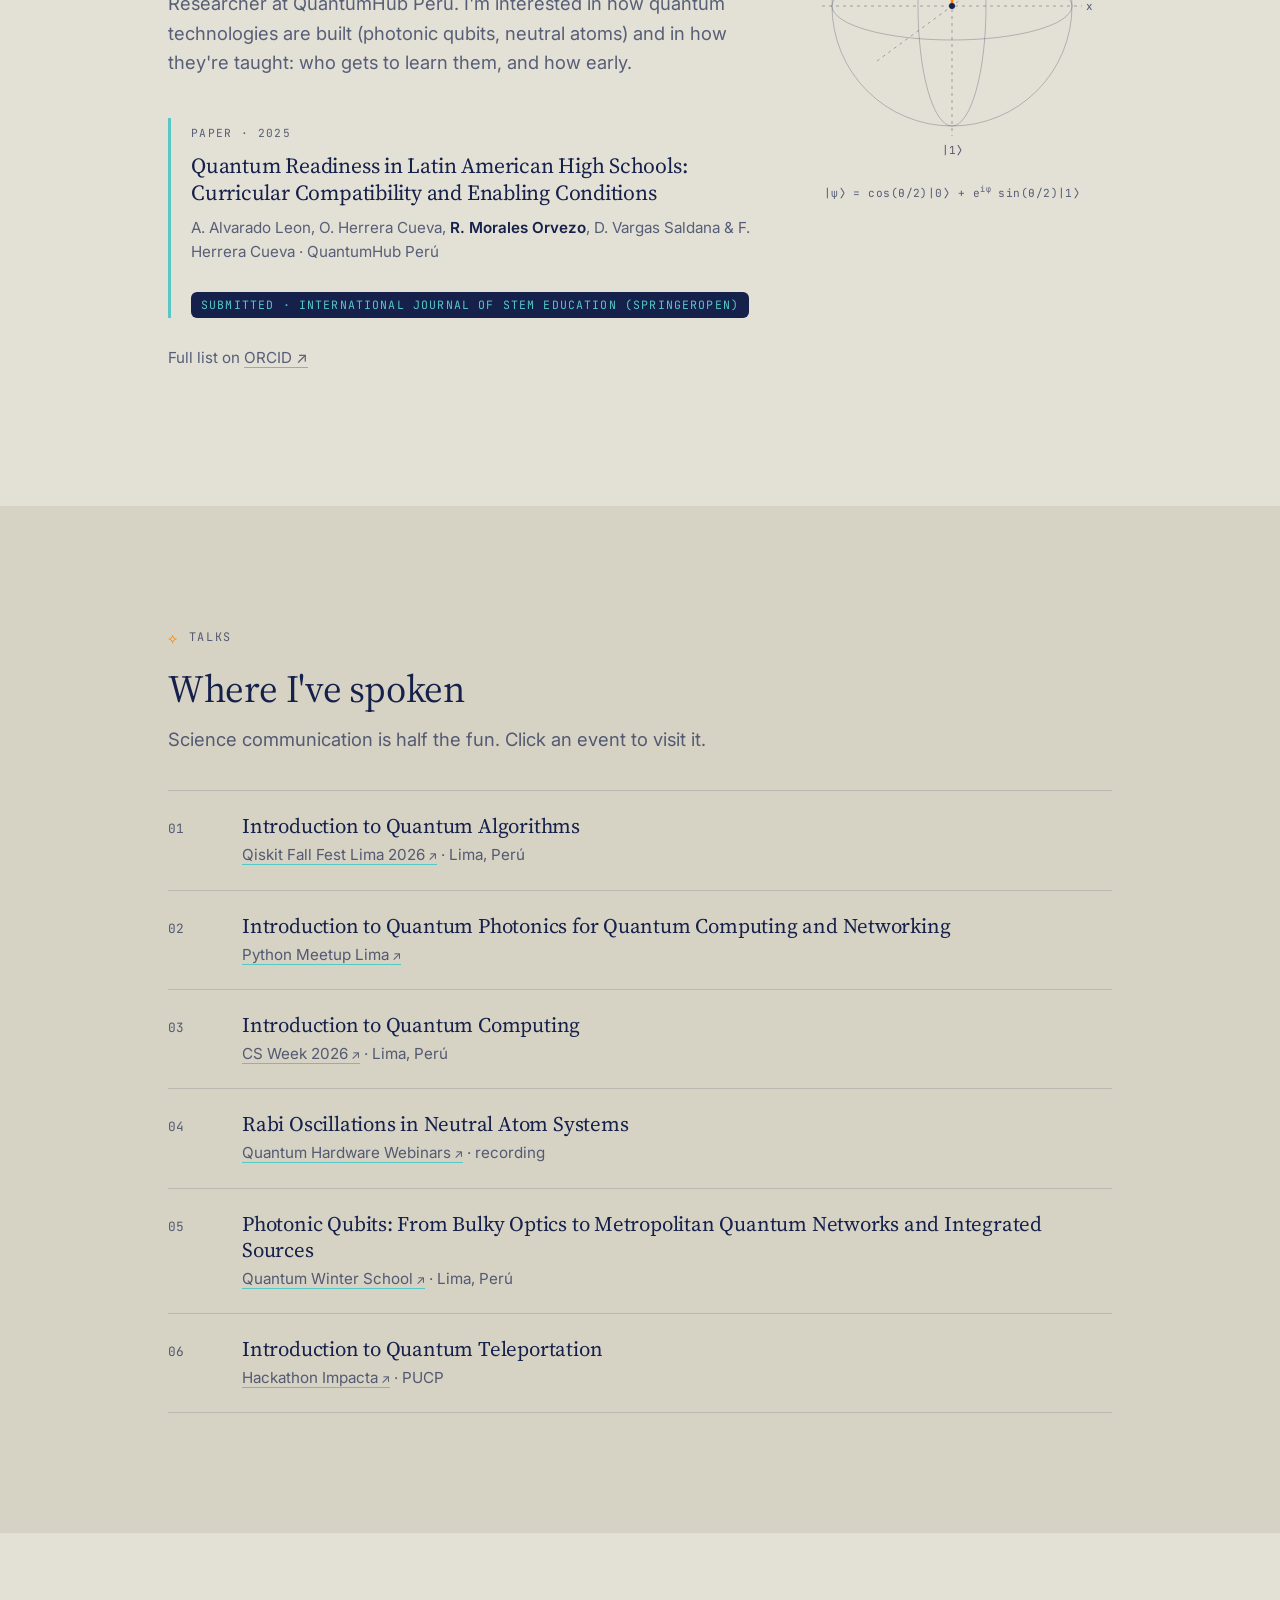
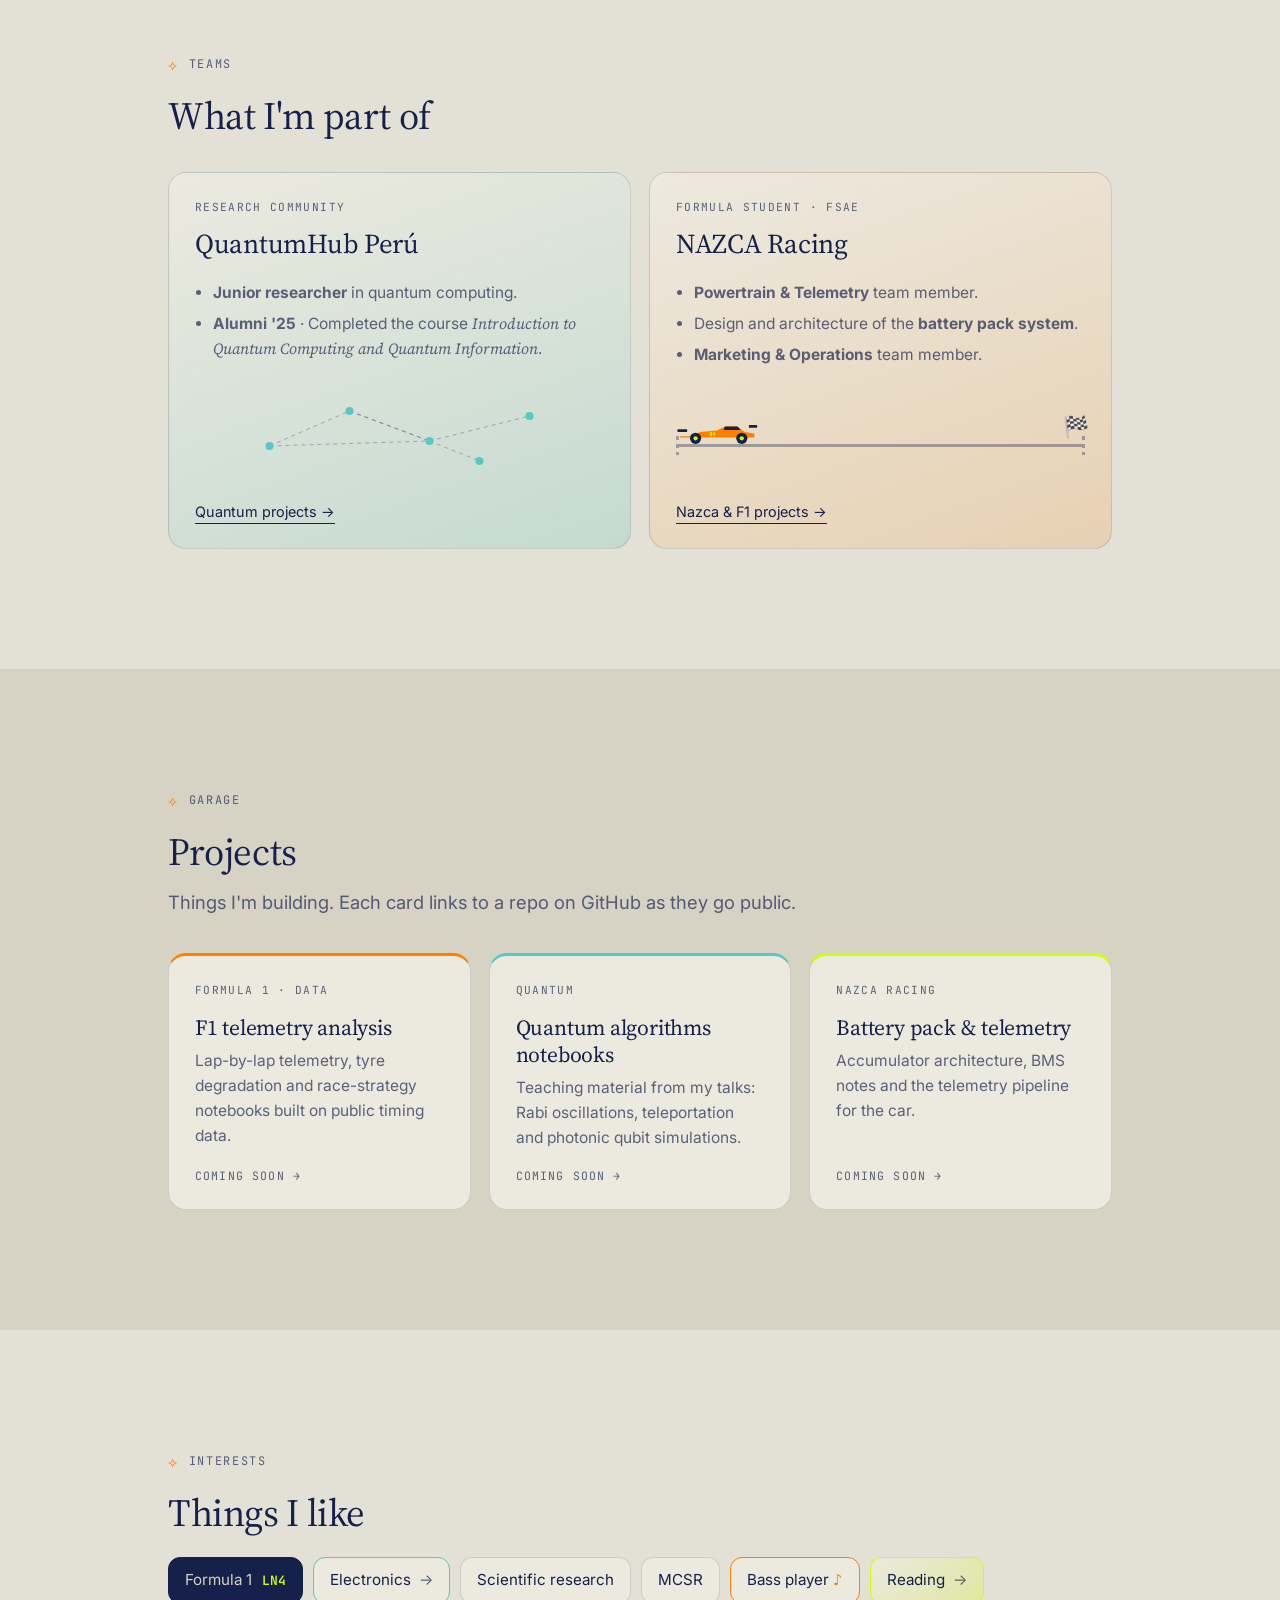
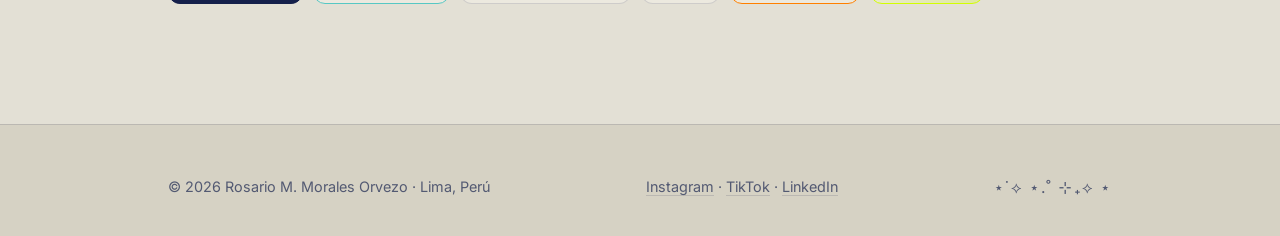
==== commit ffbf4b18: "Add files via upload" ====
--- a/index.html
+++ b/index.html
@@ -120,15 +120,15 @@
         <line class="axis" x1="160" y1="30" x2="160" y2="290"/>
         <line class="axis" x1="30" y1="160" x2="290" y2="160"/>
         <line class="axis" x1="85" y1="215" x2="235" y2="105"/>
-        <text x="166" y="26">|0⟩</text>
-        <text x="166" y="304">|1⟩</text>
+        <text x="160" y="22" text-anchor="middle">|0⟩</text>
+        <text x="160" y="308" text-anchor="middle">|1⟩</text>
         <text x="294" y="164">x</text>
         <text x="238" y="100">y</text>
         <line class="vec" x1="160" y1="160" x2="160" y2="52"/>
         <circle class="tip" cx="160" cy="52" r="6"/>
         <circle cx="160" cy="160" r="3" fill="var(--ink)"/>
       </svg>
-      <div class="caption">|ψ⟩ = cos(θ/2)|0⟩ + e^{iφ} sin(θ/2)|1⟩</div>
+      <div class="caption">|ψ⟩ = cos(θ/2)|0⟩ + e<sup>iφ</sup> sin(θ/2)|1⟩</div>
     </div>
   </div>
 </section>
@@ -215,8 +215,8 @@
         <h3><a class="ulink" href="https://www.instagram.com/nazcaracing/" target="_blank" rel="noopener">NAZCA Racing</a></h3>
         <ul>
           <li><b>Powertrain &amp; Telemetry</b> team member.</li>
+          <li>Design and architecture of the <b>battery pack system</b>.</li>
           <li><b>Marketing &amp; Operations</b> team member.</li>
-          <li>Design and architecture of the <b>battery pack system</b>.</li>
         </ul>
         <div class="track" aria-hidden="true">
           <div class="road"></div>
--- a/style.css
+++ b/style.css
@@ -164,7 +164,8 @@
 .bloch .tip { fill: var(--lime); stroke: var(--ink); stroke-width: 1.5; transform-origin: 160px 160px; animation: precess 7s linear infinite; }
 @keyframes precess { from { transform: rotate(0deg) } to { transform: rotate(360deg) } }
 .bloch text { font-family: var(--mono); font-size: 11px; fill: var(--ink); fill-opacity: .7; }
-.caption { text-align: center; font-family: var(--mono); font-size: .72rem; color: var(--ink-soft); letter-spacing: .08em; margin-top: 10px; }
+.caption { text-align: center; font-family: var(--mono); font-size: .7rem; color: var(--ink-soft); letter-spacing: .04em; margin-top: 10px; overflow-wrap: anywhere; }
+.caption sup { font-size: .75em; }
 
 /* ---------- Talks ---------- */
 .talks ol { list-style: none; margin: 0; padding: 0; counter-reset: t; }
@@ -181,17 +182,18 @@
 .talks .event a::after { content: " ↗"; font-size: .8em; }
 
 /* ---------- Teams ---------- */
-.team-card { overflow: hidden; }
+.team-card { overflow: hidden; display: flex; flex-direction: column; }
+.team-card .more { margin-top: auto; align-self: flex-start; }
 .team-card.quantum { background: linear-gradient(160deg, var(--bg-card), rgba(87,200,196,0.22)); }
 .team-card.nazca { background: linear-gradient(160deg, var(--bg-card), rgba(255,128,0,0.16)); }
 .team-card h3 { font-size: 1.7rem; }
 .team-card ul { margin: 14px 0 0; padding-left: 18px; color: var(--ink-soft); font-size: .97rem; }
 .team-card li { margin: 6px 0; }
-.team-card .more { display: inline-block; margin-top: 18px; font-size: .9rem; border-bottom: 1px solid var(--ink); }
+.team-card .more { display: inline-block; padding-top: 18px; font-size: .9rem; border-bottom: 1px solid var(--ink); }
 .team-card .more:hover { color: var(--orange); border-color: var(--orange); }
 
 /* Peru network */
-.net { margin-top: 18px; width: 100%; height: 90px; }
+.net { margin-top: 18px; width: 100%; height: 90px; flex: none; }
 .net .node { fill: var(--teal); animation: pulse 2.6s ease-in-out infinite; }
 .net .node:nth-child(2n) { animation-delay: .8s; }
 .net .node:nth-child(3n) { animation-delay: 1.5s; }
@@ -200,14 +202,14 @@
 @keyframes dash { to { stroke-dashoffset: -80 } }
 
 /* track + car (scroll driven) */
-.track { position: relative; height: 70px; margin-top: 18px; }
-.track .road { position: absolute; left: 0; right: 0; top: 40px; height: 3px; background: var(--ink); opacity: .35; border-radius: 2px; }
+.track { position: relative; height: 90px; margin-top: 18px; flex: none; }
+.track .road { position: absolute; left: 0; right: 0; top: 52px; height: 3px; background: var(--ink); opacity: .35; border-radius: 2px; }
 .track .road::before, .track .road::after {
   content: ""; position: absolute; top: -8px; width: 3px; height: 19px; background: repeating-linear-gradient(var(--ink) 0 4px, transparent 4px 8px);
 }
 .track .road::before { left: 0 } .track .road::after { right: 0 }
-.track .car { position: absolute; top: 14px; left: 0; width: 84px; transform: translateX(0); transition: transform .08s linear; }
-.track .flag { position: absolute; right: -4px; top: 6px; font-size: 1.3rem; }
+.track .car { position: absolute; top: 26px; left: 0; width: 84px; transform: translateX(0); transition: transform .08s linear; }
+.track .flag { position: absolute; right: -4px; top: 18px; font-size: 1.3rem; }
 
 /* ---------- Projects ("Garage") ---------- */
 .garage .card { min-height: 170px; display: flex; flex-direction: column; }
@@ -280,7 +282,8 @@
 .tile.c7 { background: linear-gradient(135deg, #15204B, #8a96c9); }
 .tile.c8 { background: linear-gradient(135deg, #FF8000, #15204B); }
 /* book spine look */
-.tile.book { width: 72px; height: 96px; margin: 0 auto; border-radius: 4px 10px 10px 4px; box-shadow: inset 6px 0 0 rgba(255,255,255,0.18); }
+.tile.book { width: 62px; height: 100px; margin: 0 auto; border-radius: 3px 8px 8px 3px; box-shadow: 0 2px 6px rgba(21,32,75,0.15); background: var(--bg-card); padding: 0; }
+.tile.book img { object-fit: contain; }
 /* electronics icon tile */
 .tile.chip-ic { background: var(--ink); color: var(--lime); font-family: var(--mono); font-size: 1.4rem; }
 .artists { display: flex; flex-wrap: wrap; gap: 10px; margin-top: 20px; }
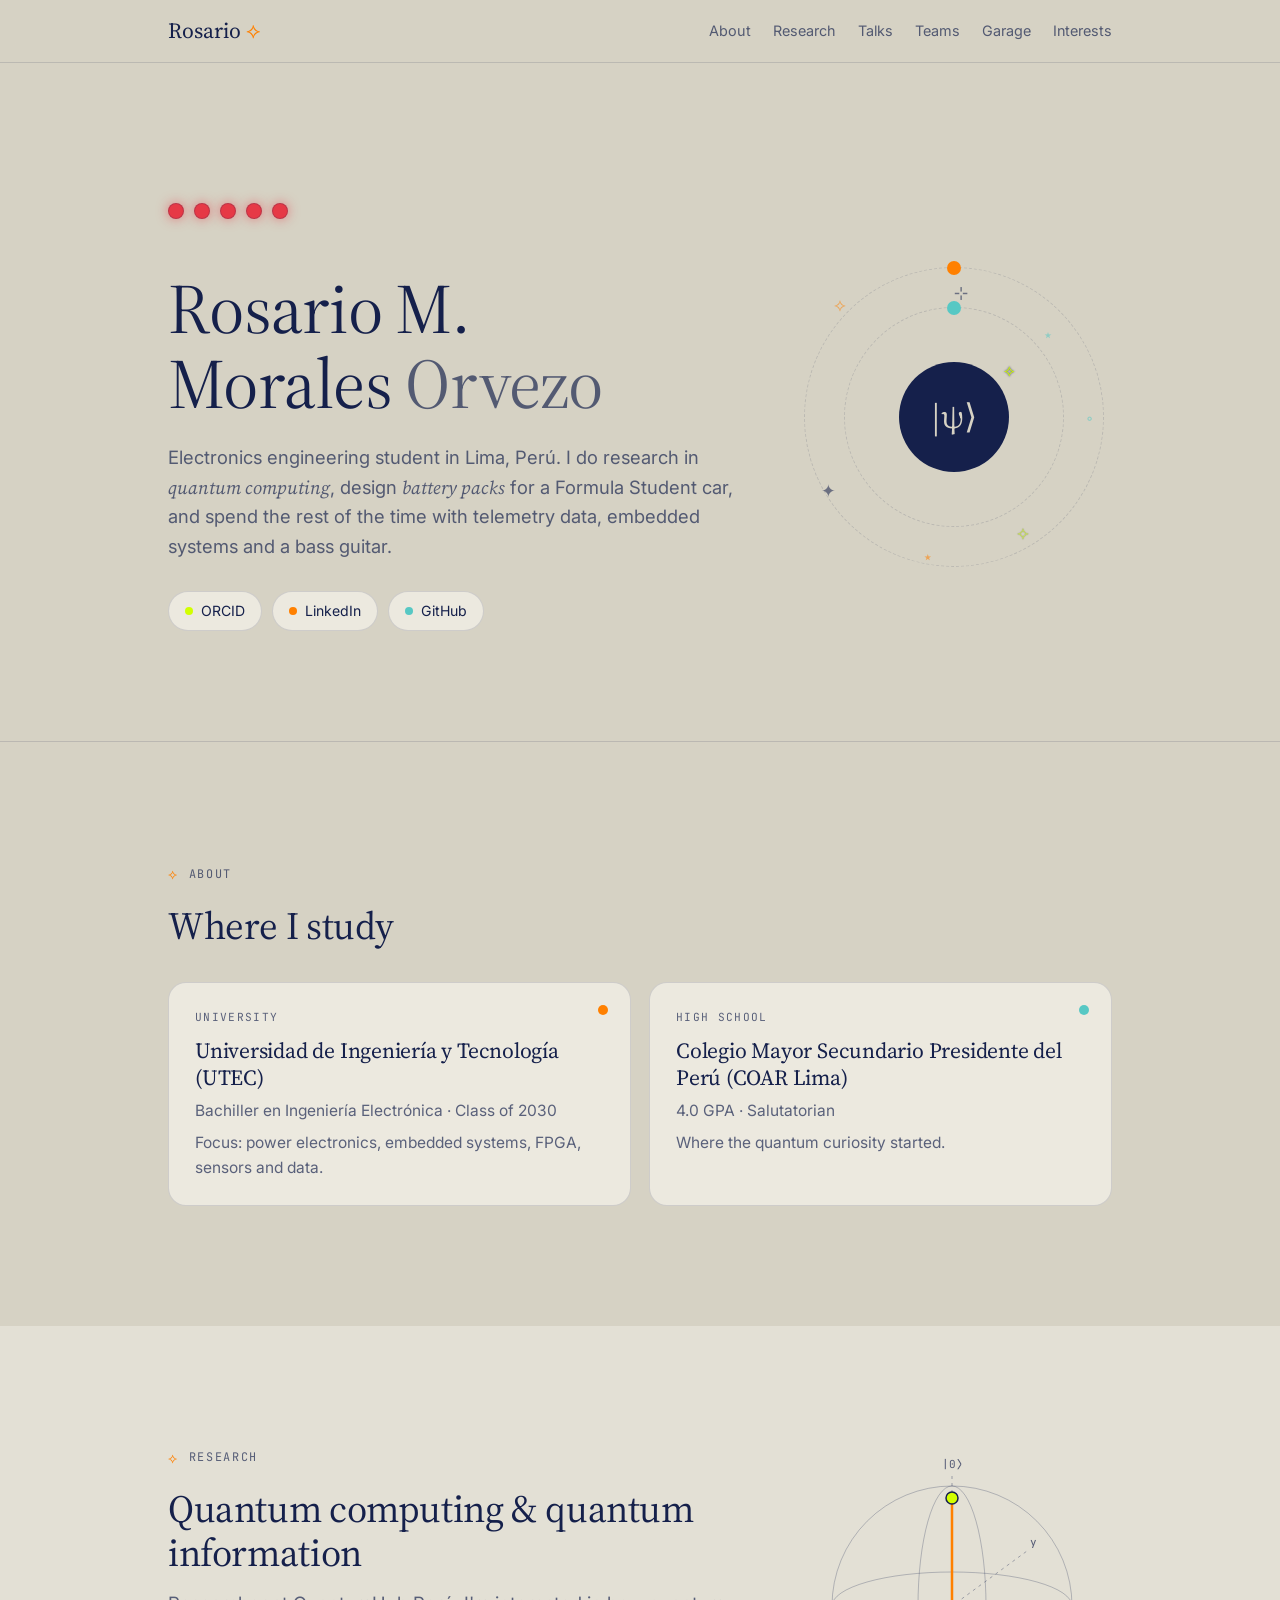
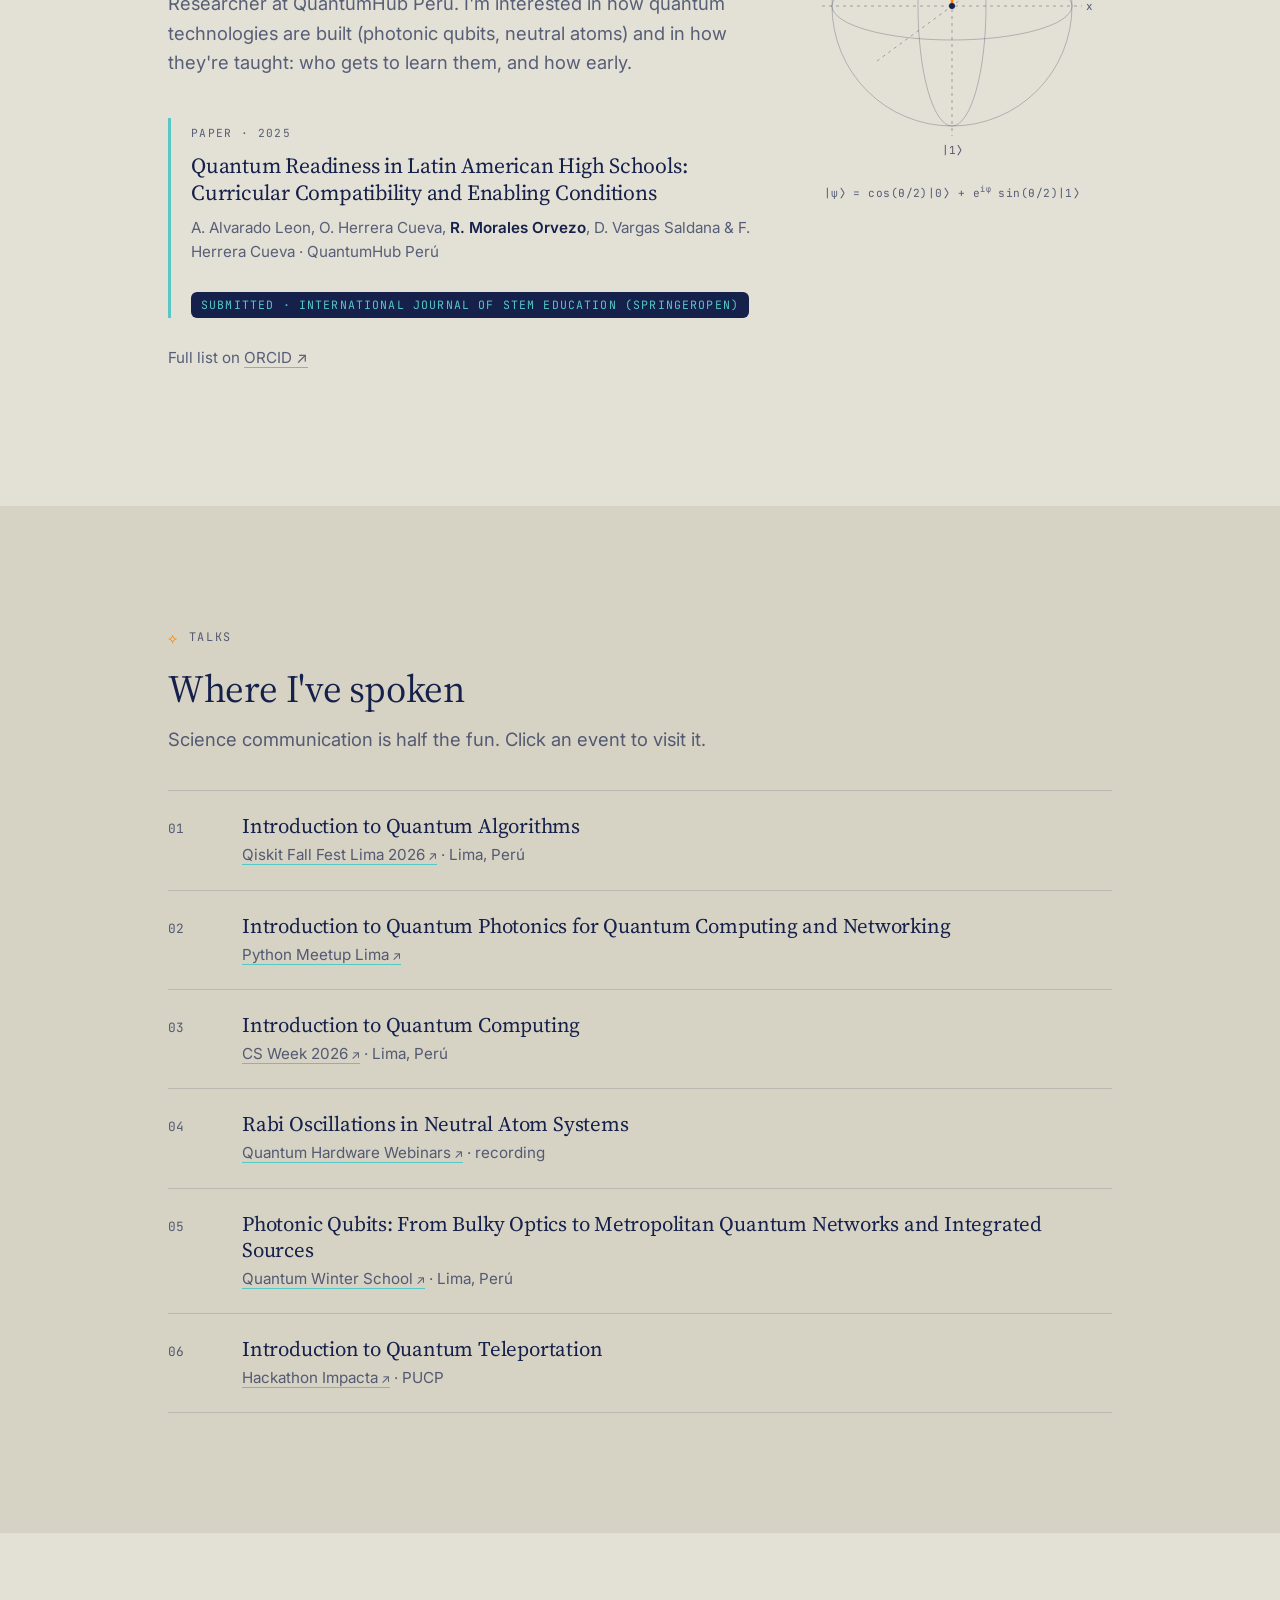
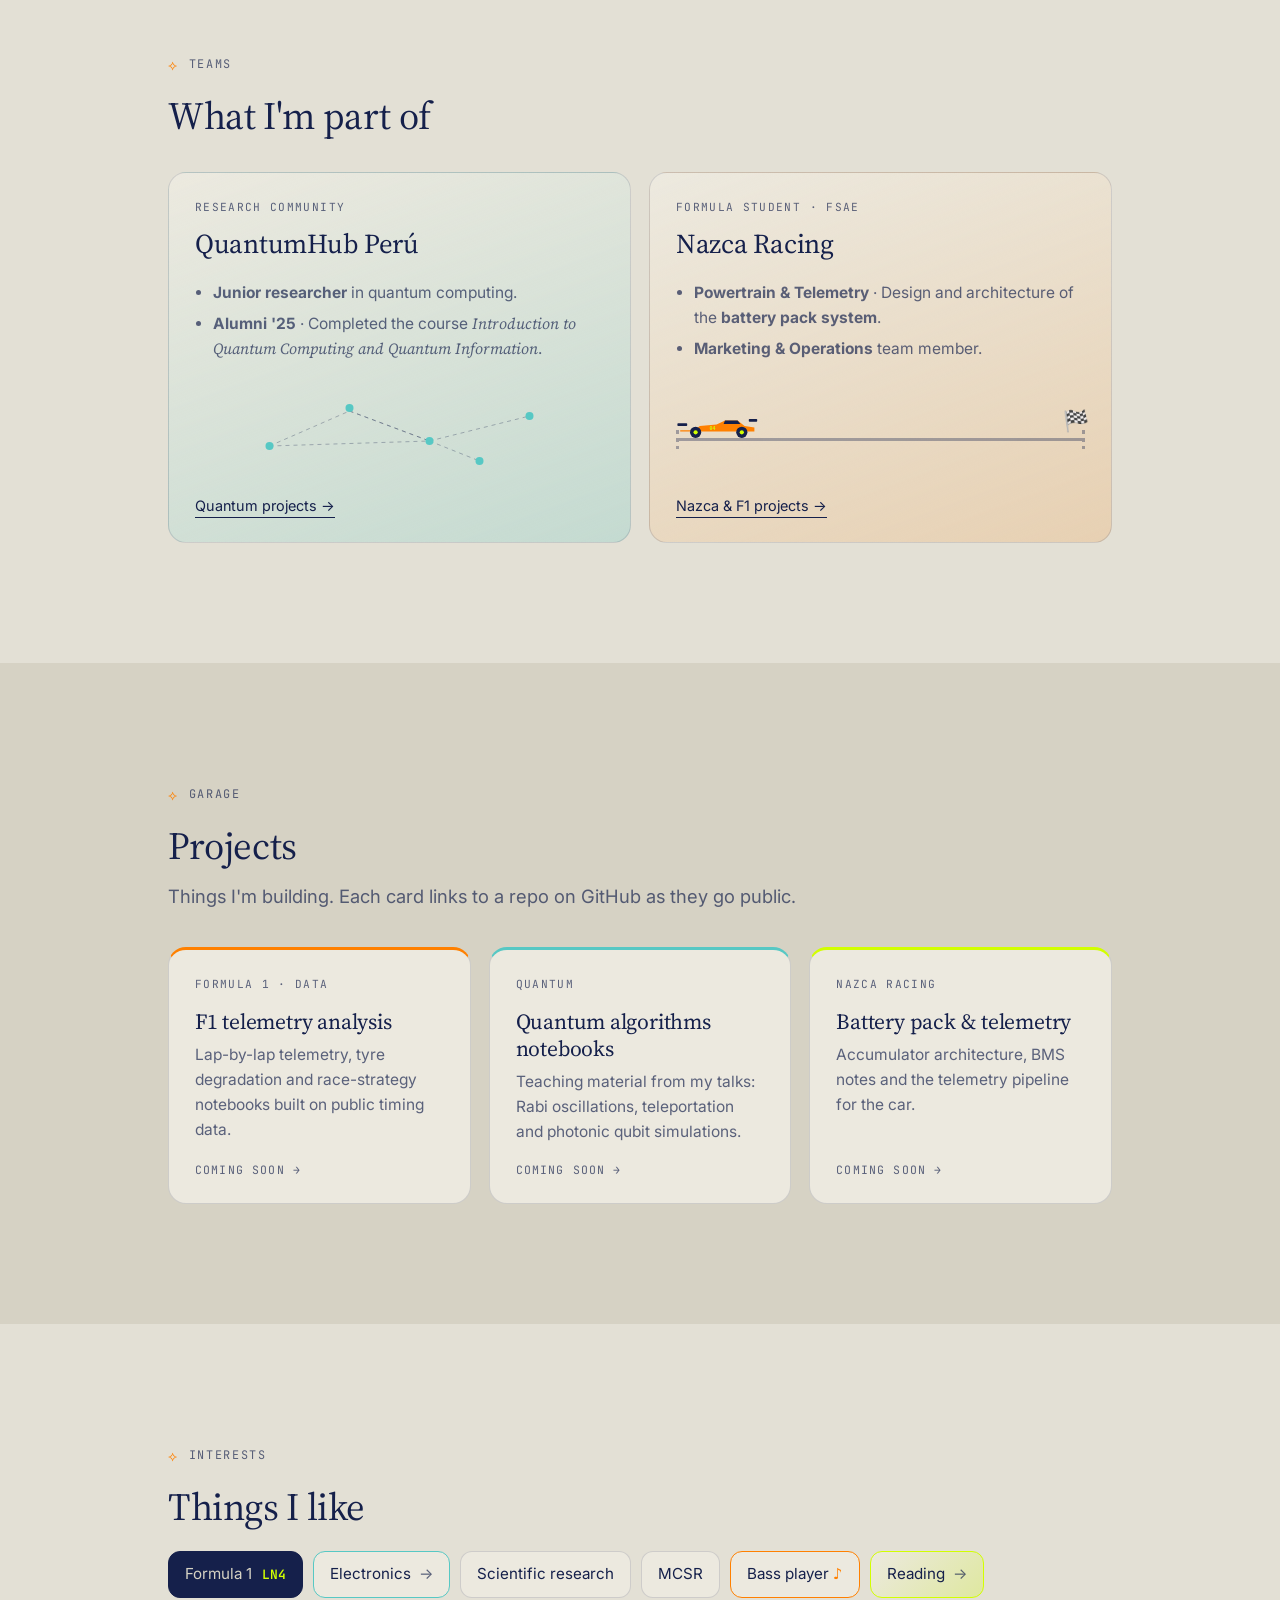
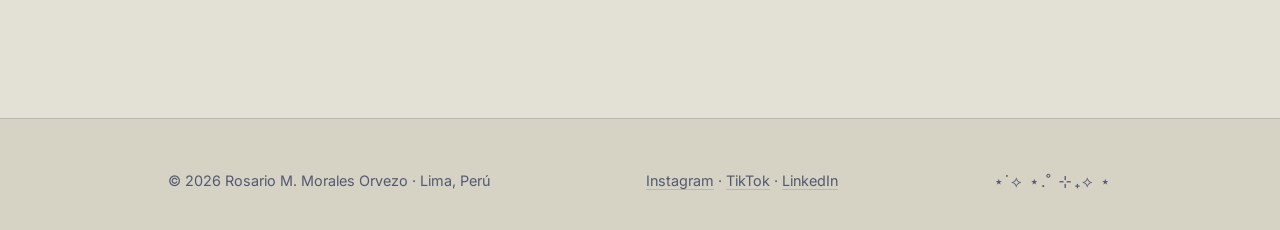
==== commit 236da639: "Correct capitalization and update descriptions in HTML" ====
--- a/index.html
+++ b/index.html
@@ -4,7 +4,7 @@
 <meta charset="UTF-8">
 <meta name="viewport" content="width=device-width, initial-scale=1.0">
 <title>Rosario Morales Orvezo ⟡</title>
-<meta name="description" content="Rosario M. Morales Orvezo — electronics engineering student, quantum computing researcher at QuantumHub Perú, powertrain & telemetry at NAZCA Racing (FSAE).">
+<meta name="description" content="Rosario M. Morales Orvezo — electronics engineering student, quantum computing researcher at QuantumHub Perú, powertrain & telemetry at Nazca Racing (FSAE).">
 <link rel="icon" href="data:image/svg+xml,<svg xmlns='http://www.w3.org/2000/svg' viewBox='0 0 100 100'><text y='.9em' font-size='90'>⟡</text></svg>">
 <link rel="preconnect" href="https://fonts.googleapis.com">
 <link href="https://fonts.googleapis.com/css2?family=Source+Serif+4:ital,opsz,wght@0,8..60,400;0,8..60,500;1,8..60,400&family=Inter:wght@400;500;600&family=JetBrains+Mono:wght@400;500&display=swap" rel="stylesheet">
@@ -202,7 +202,7 @@
           <line class="link" x1="30" y1="60" x2="190" y2="55"/>
           <line class="link" x1="190" y1="55" x2="240" y2="75"/>
           <circle class="node" cx="30" cy="60" r="4"/>
-          <circle class="node" cx="110" cy="25" r="4"/>
+          <circle class="node" cx="110" cy="22" r="4"/>
           <circle class="node" cx="190" cy="55" r="4"/>
           <circle class="node" cx="290" cy="30" r="4"/>
           <circle class="node" cx="240" cy="75" r="4"/>
@@ -212,10 +212,9 @@
 
       <div class="card team-card nazca reveal">
         <span class="tag">Formula Student · FSAE</span>
-        <h3><a class="ulink" href="https://www.instagram.com/nazcaracing/" target="_blank" rel="noopener">NAZCA Racing</a></h3>
+        <h3><a class="ulink" href="https://www.instagram.com/nazcaracing/" target="_blank" rel="noopener">Nazca Racing</a></h3>
         <ul>
-          <li><b>Powertrain &amp; Telemetry</b> team member.</li>
-          <li>Design and architecture of the <b>battery pack system</b>.</li>
+          <li><b>Powertrain &amp; Telemetry</b> · Design and architecture of the <b>battery pack system</b>.</li>
           <li><b>Marketing &amp; Operations</b> team member.</li>
         </ul>
         <div class="track" aria-hidden="true">
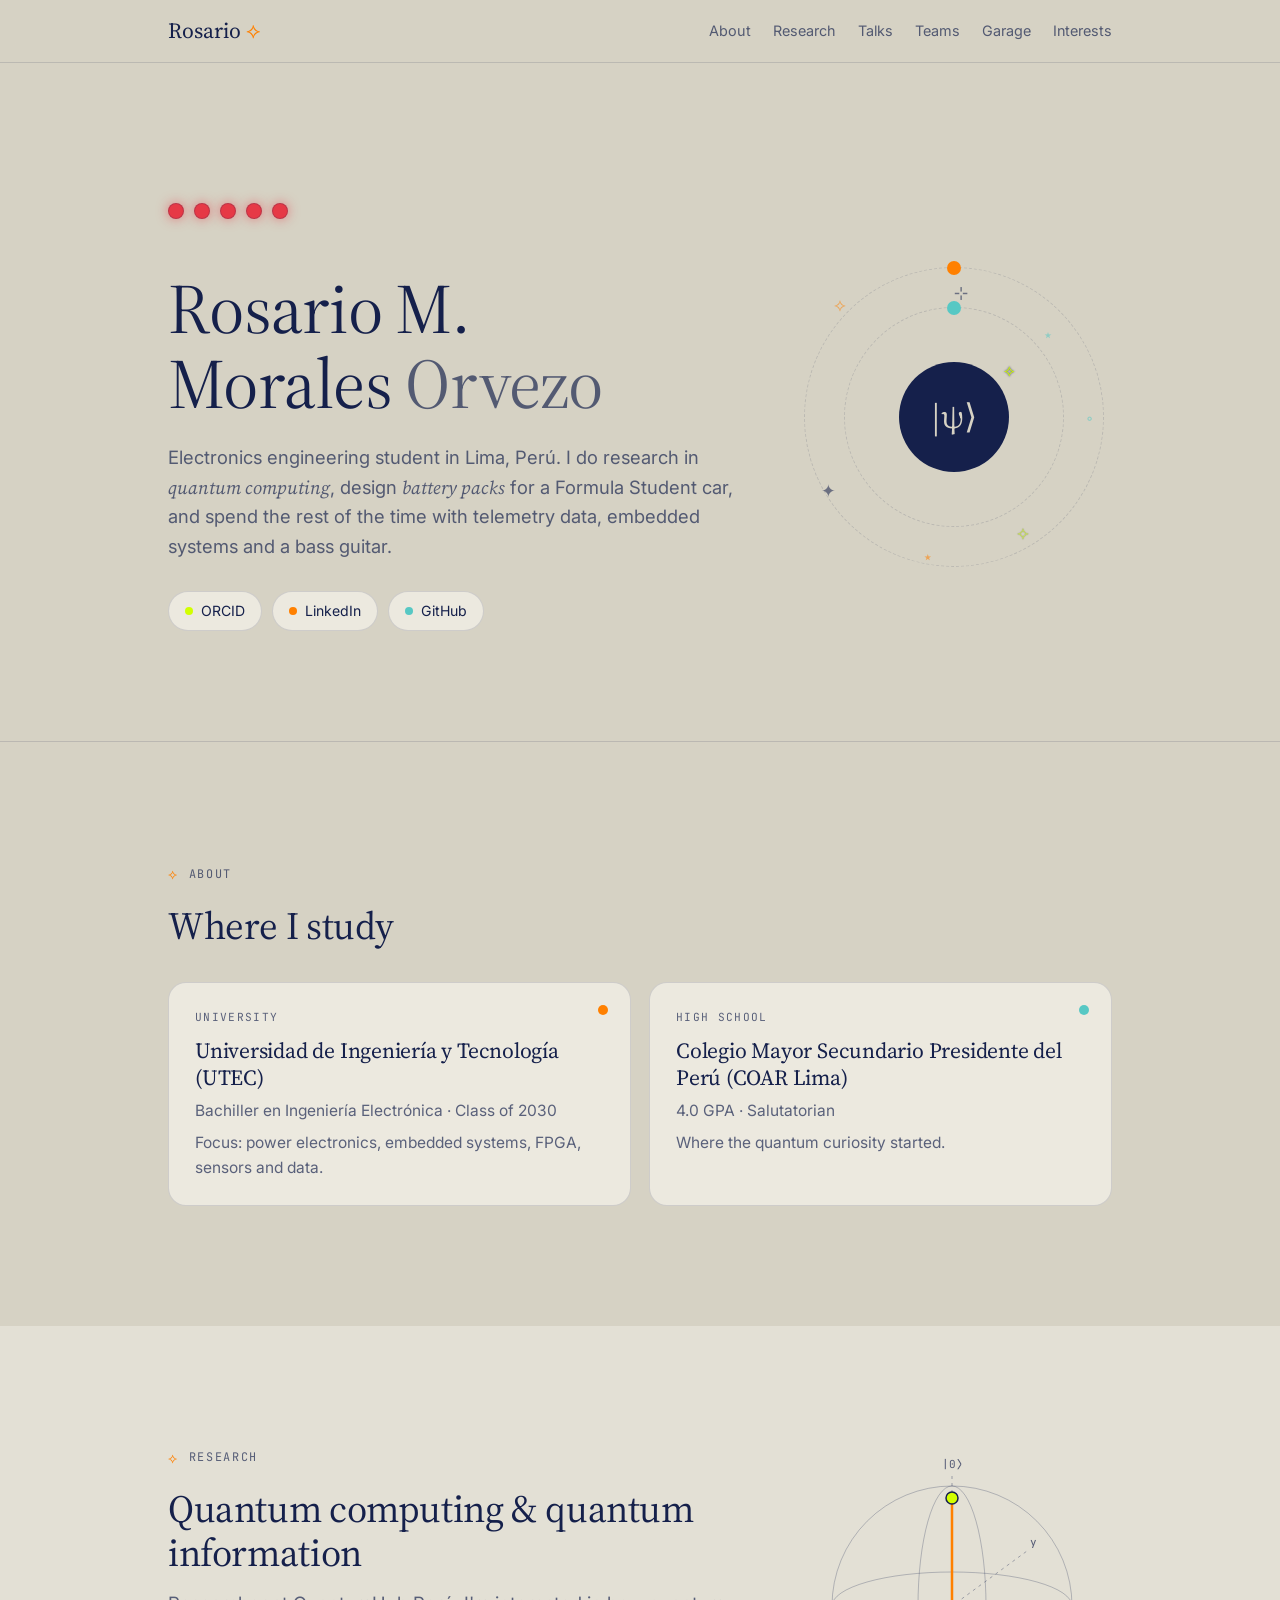
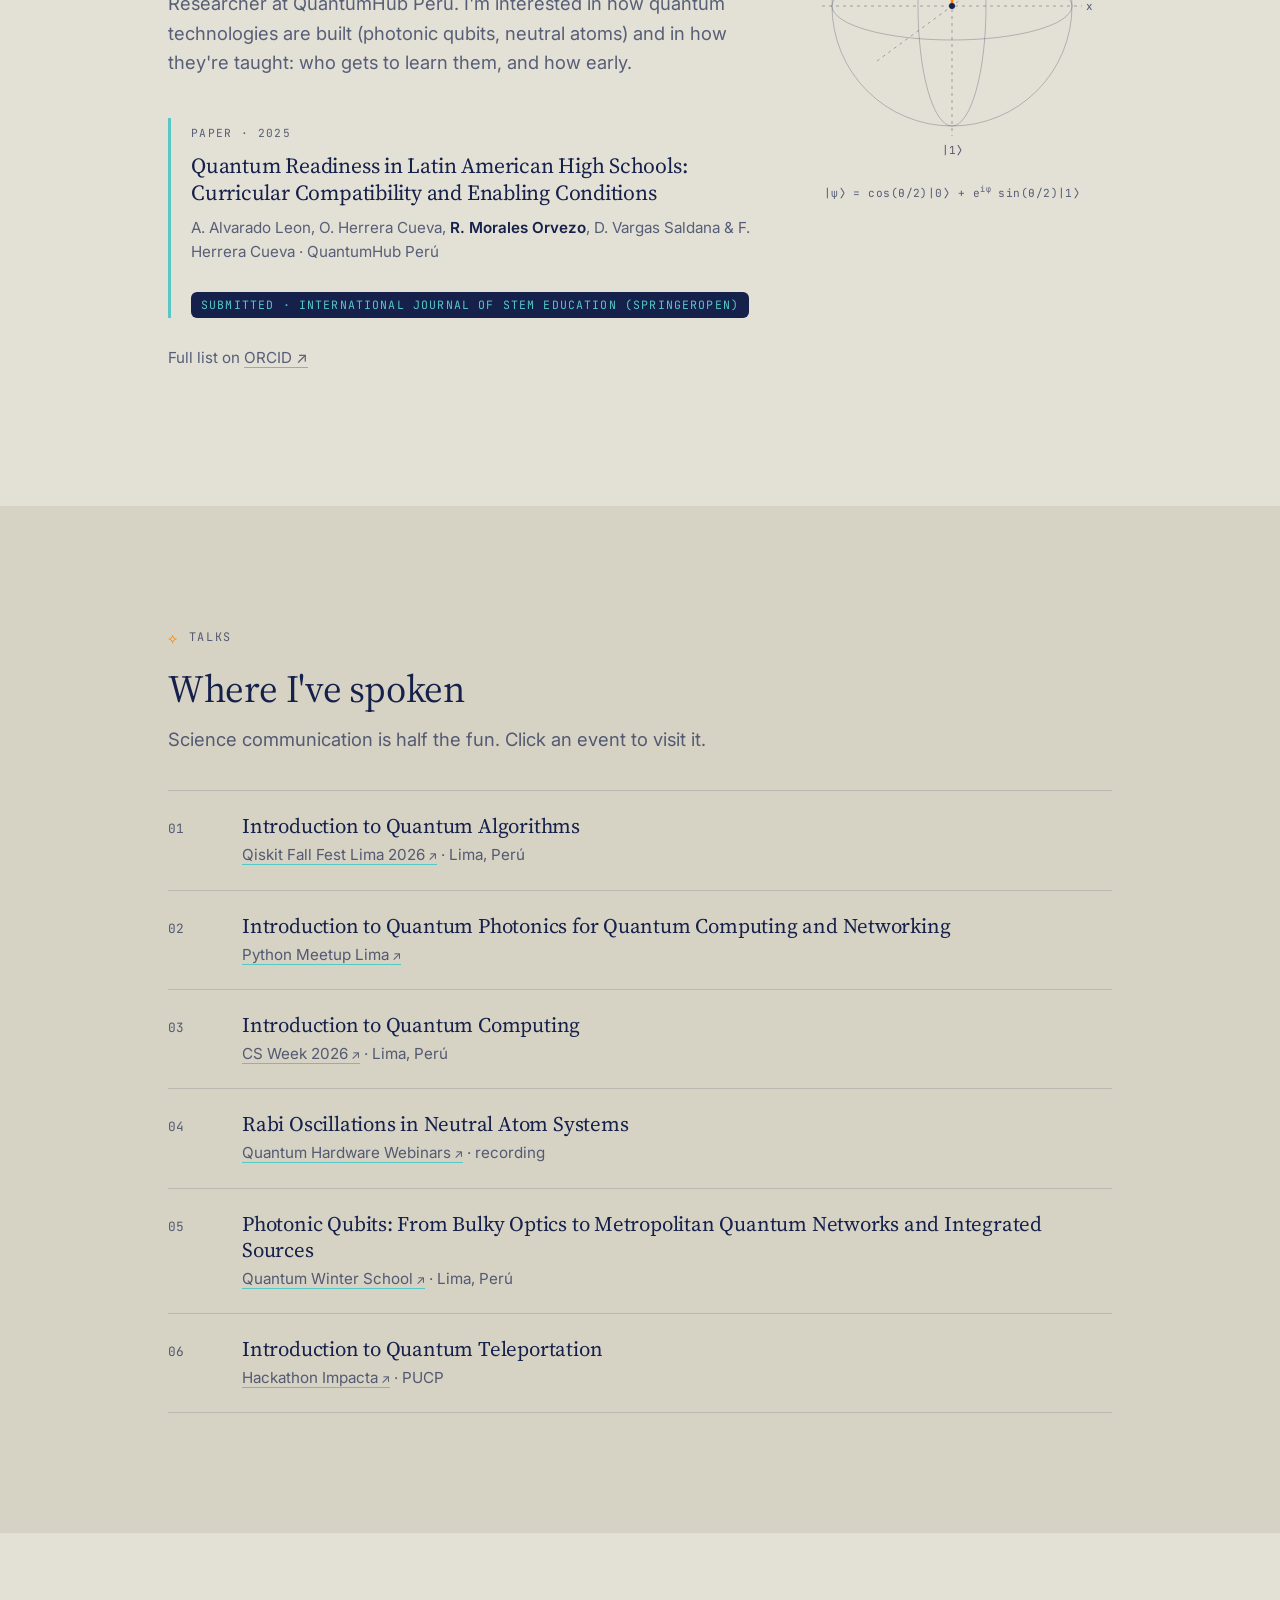
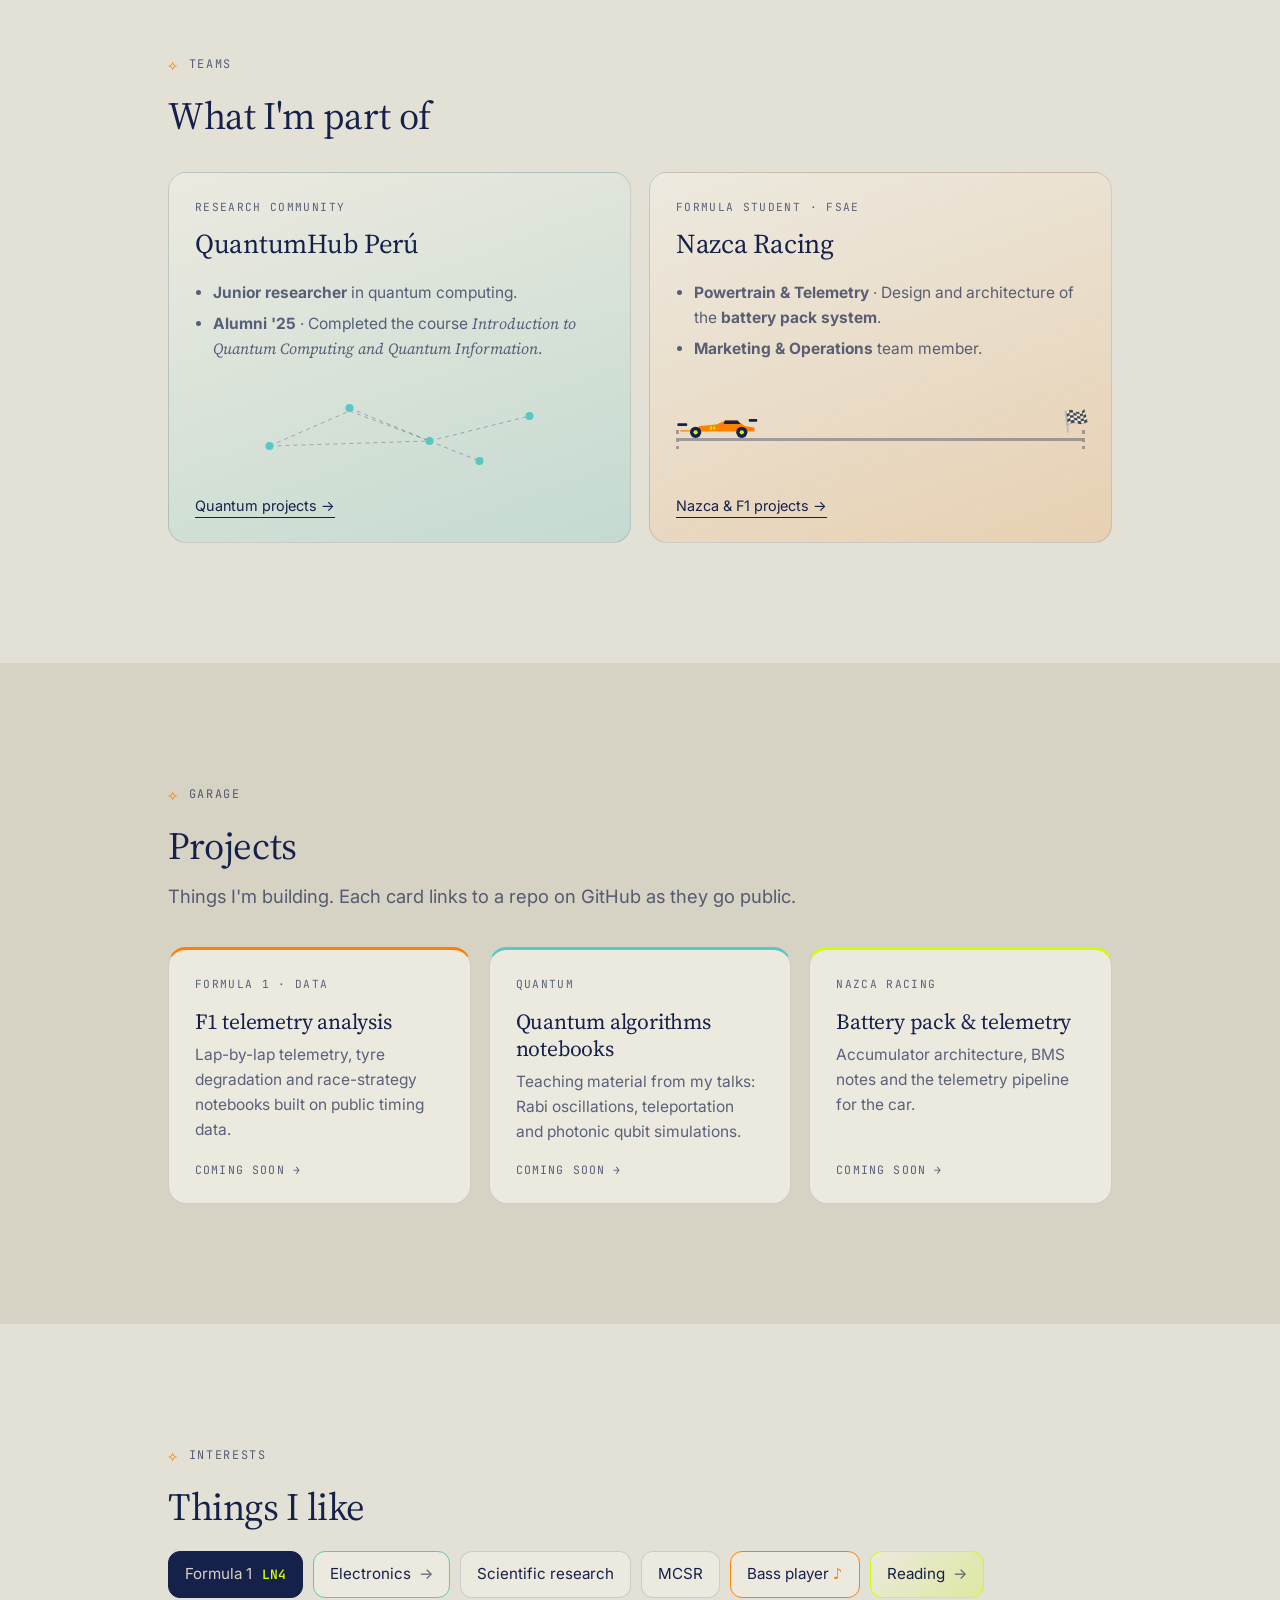
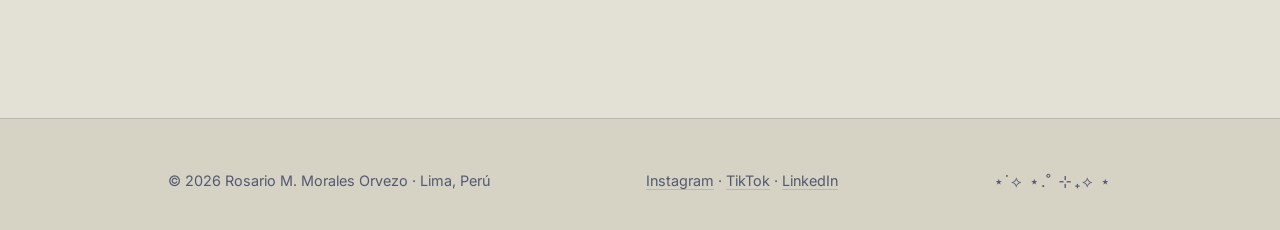
==== commit d381b9da: "Fix SVG line position in index.html Adjusted the y1 coordinate of a line in the SVG." ====
--- a/index.html
+++ b/index.html
@@ -196,7 +196,7 @@
         </ul>
         <svg class="net" viewBox="0 0 320 90" aria-hidden="true">
           <line class="link" x1="30" y1="60" x2="110" y2="25"/>
-          <line class="link" x1="110" y1="25" x2="190" y2="55"/>
+          <line class="link" x1="110" y1="22" x2="190" y2="55"/>
           <line class="link" x1="190" y1="55" x2="290" y2="30"/>
           <line class="link" x1="110" y1="25" x2="190" y2="55"/>
           <line class="link" x1="30" y1="60" x2="190" y2="55"/>
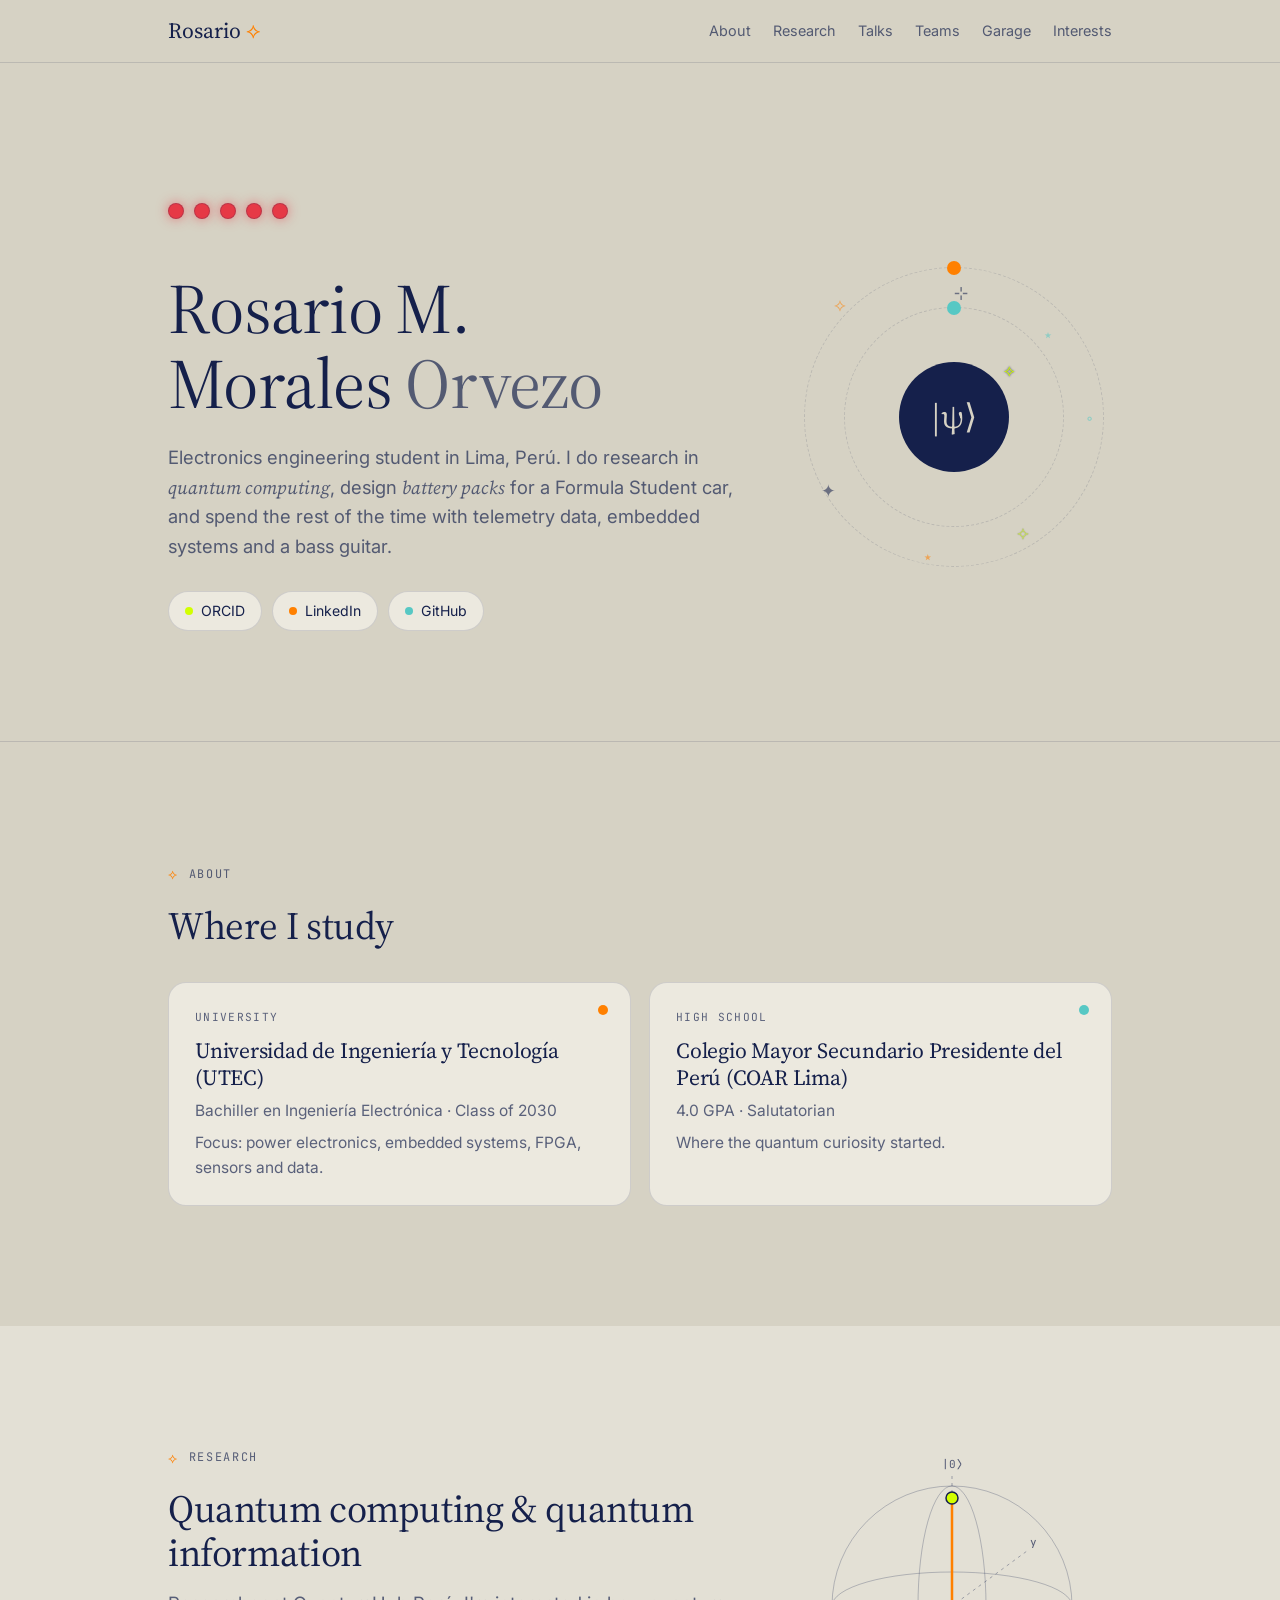
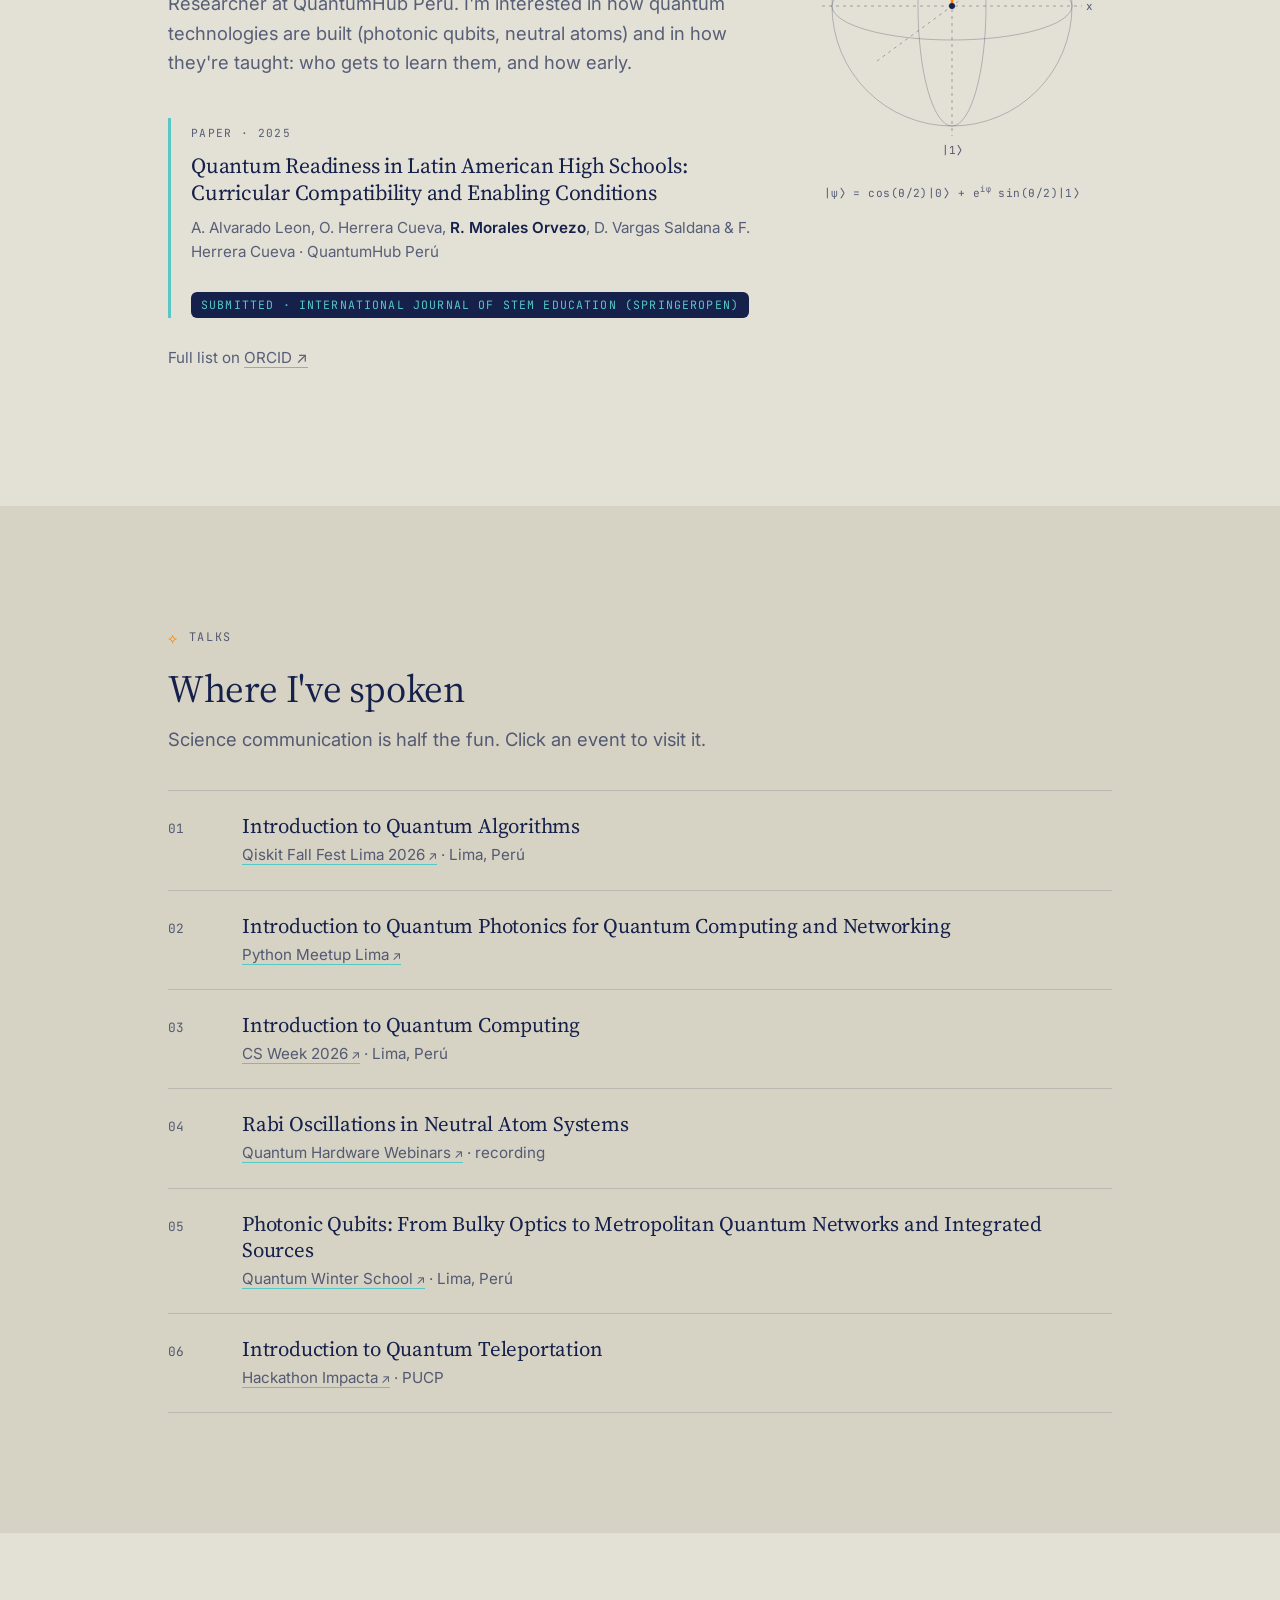
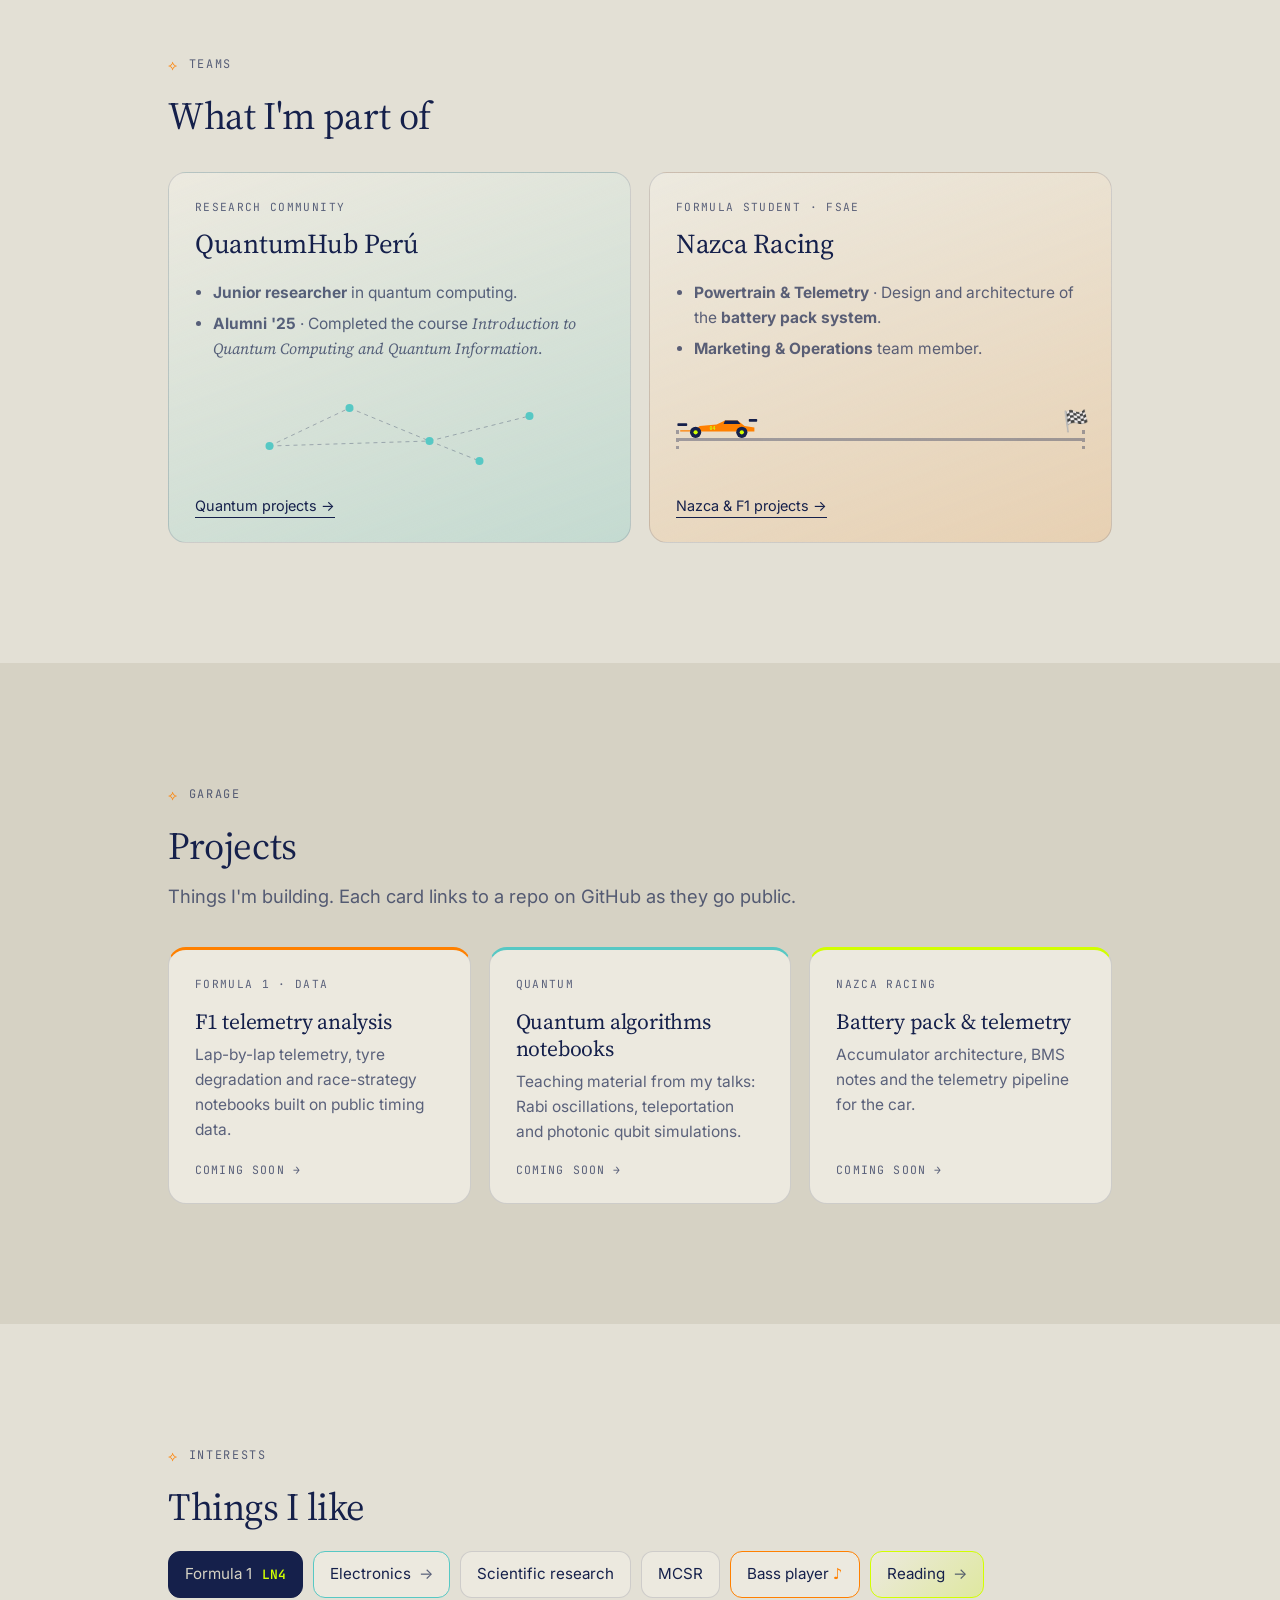
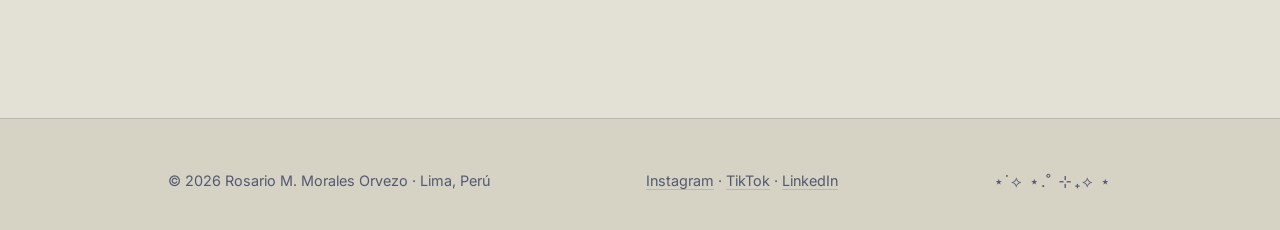
==== commit 16efcdf8: "Fix SVG line position for better alignment Adjusted the y2 coordinate of a line in the SVG for bette" ====
--- a/index.html
+++ b/index.html
@@ -195,10 +195,9 @@
           <li><b>Alumni '25</b> · Completed the course <em>Introduction to Quantum Computing and Quantum Information</em>.</li>
         </ul>
         <svg class="net" viewBox="0 0 320 90" aria-hidden="true">
-          <line class="link" x1="30" y1="60" x2="110" y2="25"/>
+          <line class="link" x1="30" y1="60" x2="110" y2="22"/>
           <line class="link" x1="110" y1="22" x2="190" y2="55"/>
           <line class="link" x1="190" y1="55" x2="290" y2="30"/>
-          <line class="link" x1="110" y1="25" x2="190" y2="55"/>
           <line class="link" x1="30" y1="60" x2="190" y2="55"/>
           <line class="link" x1="190" y1="55" x2="240" y2="75"/>
           <circle class="node" cx="30" cy="60" r="4"/>
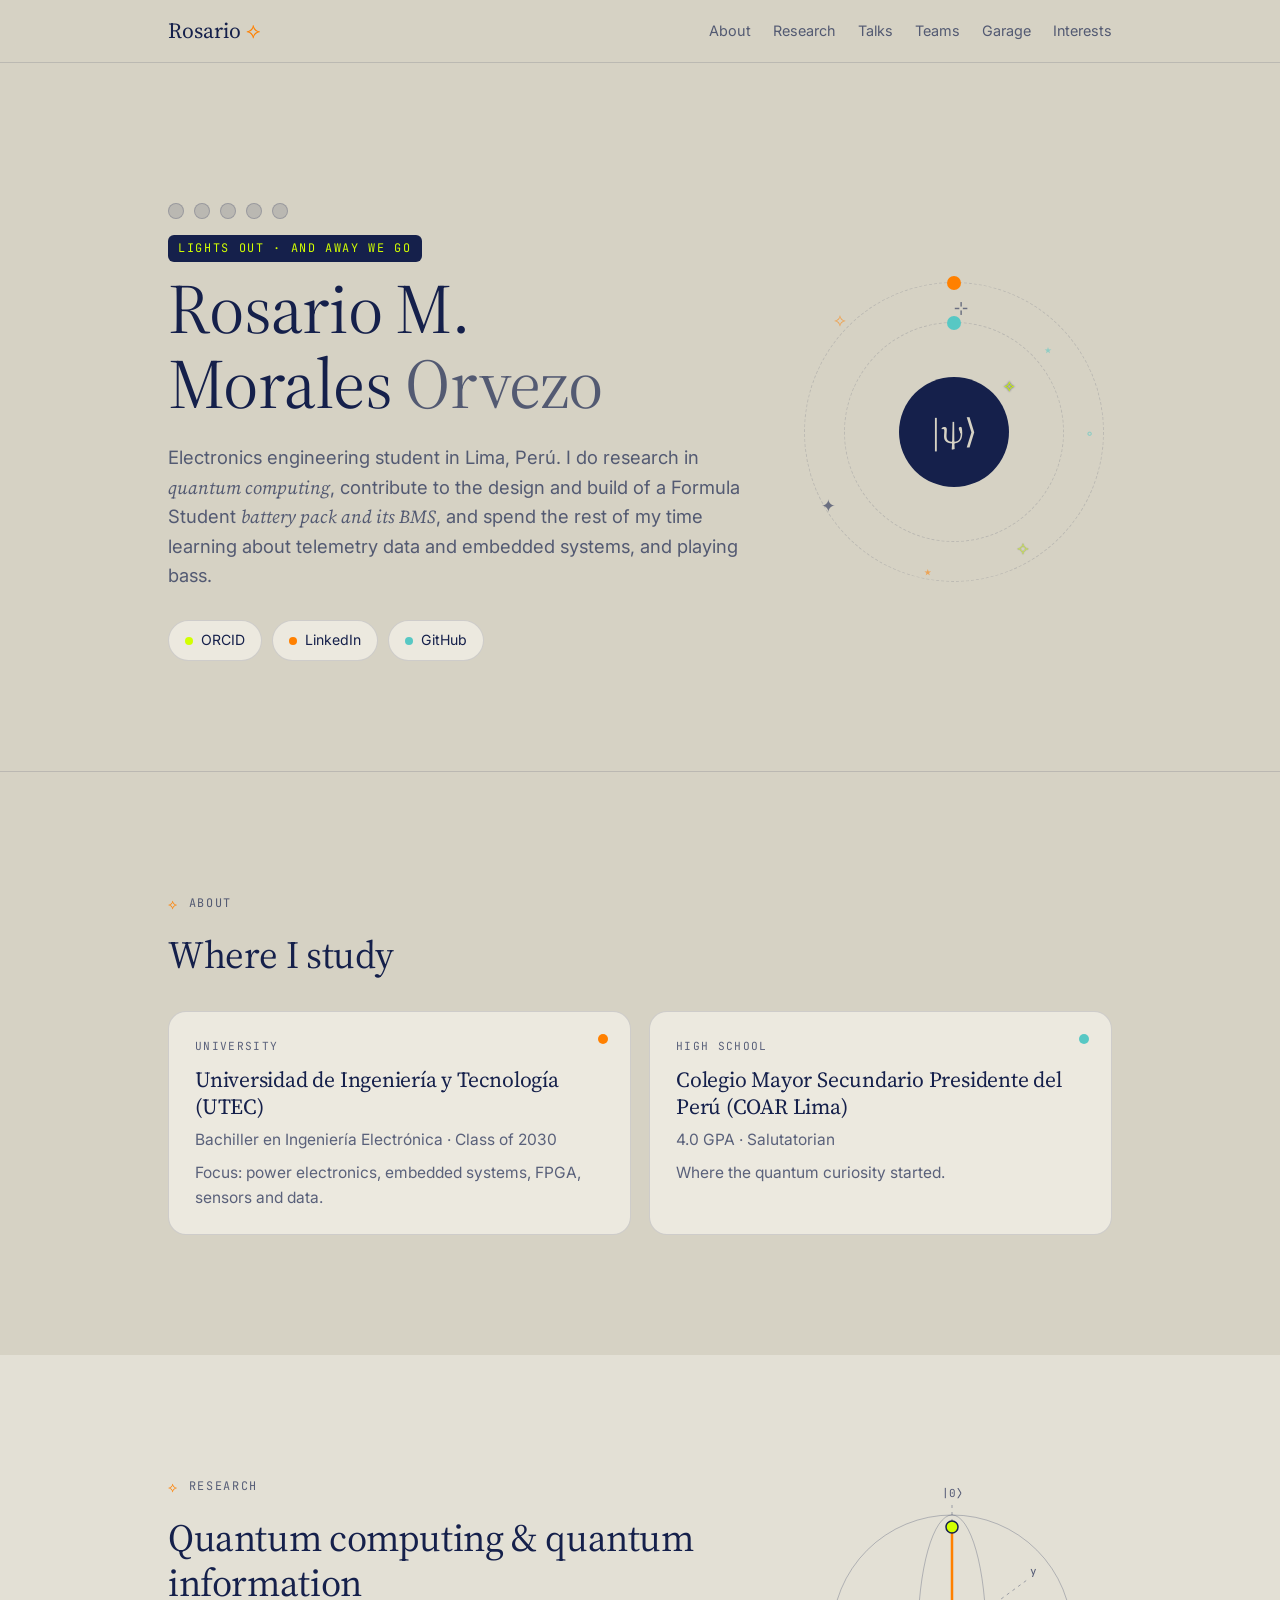
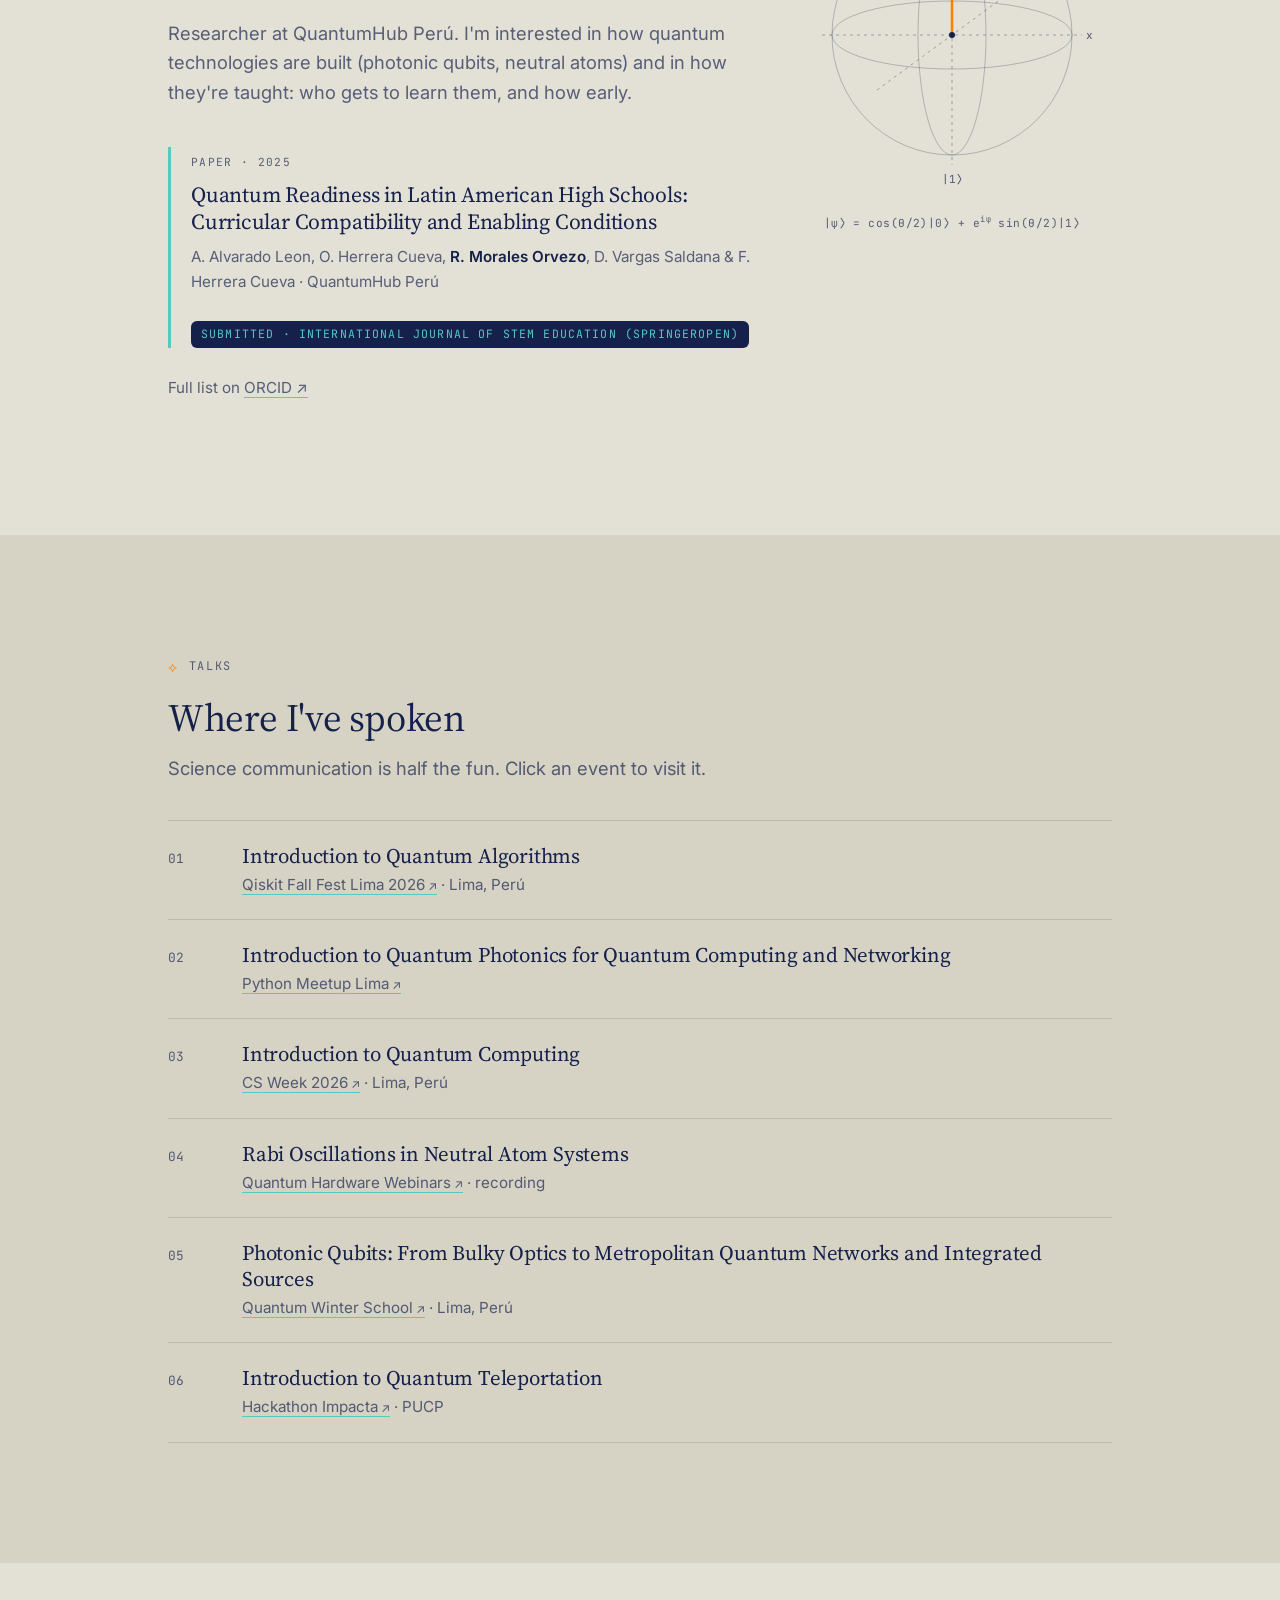
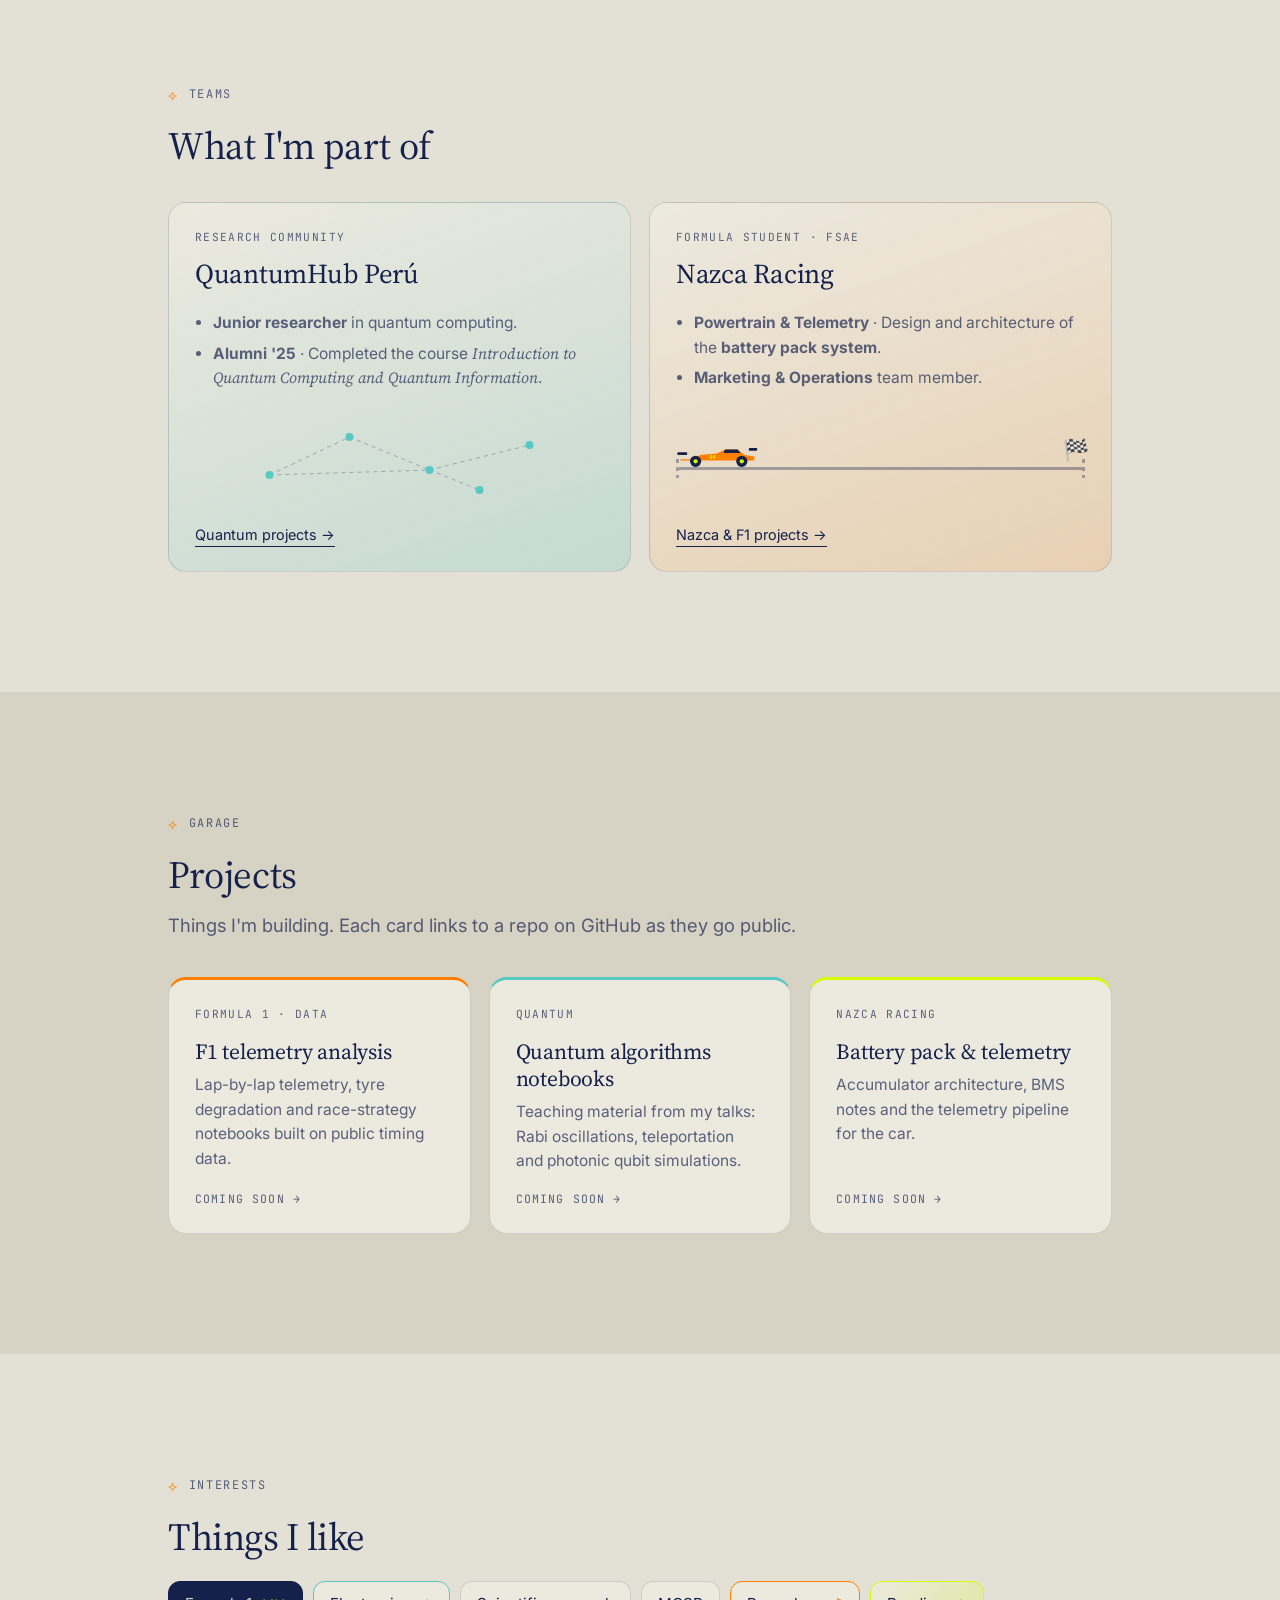
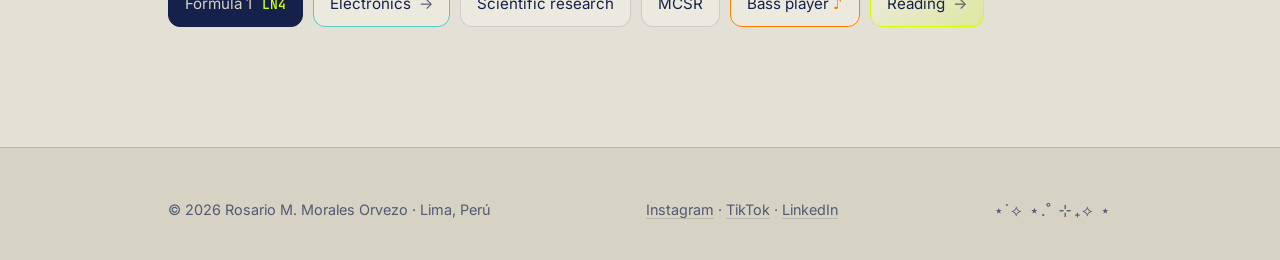
==== commit 24f16834: "Revise personal description in index.html Updated the description to reflect contributions to batter" ====
--- a/index.html
+++ b/index.html
@@ -37,8 +37,8 @@
       <h1>Rosario M.<br>Morales <span class="thin">Orvezo</span></h1>
       <p class="lede">
         Electronics engineering student in Lima, Perú. I do research in <em>quantum computing</em>,
-        design <em>battery packs</em> for a Formula Student car, and spend the rest of the time
-        with telemetry data, embedded systems and a bass guitar.
+        contribute to the design and build of a Formula Student <em>battery pack and its BMS</em>,
+        and spend the rest of my time learning about telemetry data and embedded systems, and playing bass.
       </p>
       <div class="links">
         <a class="pill orcid" href="https://orcid.org/0009-0008-2580-1679" target="_blank" rel="noopener"><span class="dot"></span>ORCID</a>
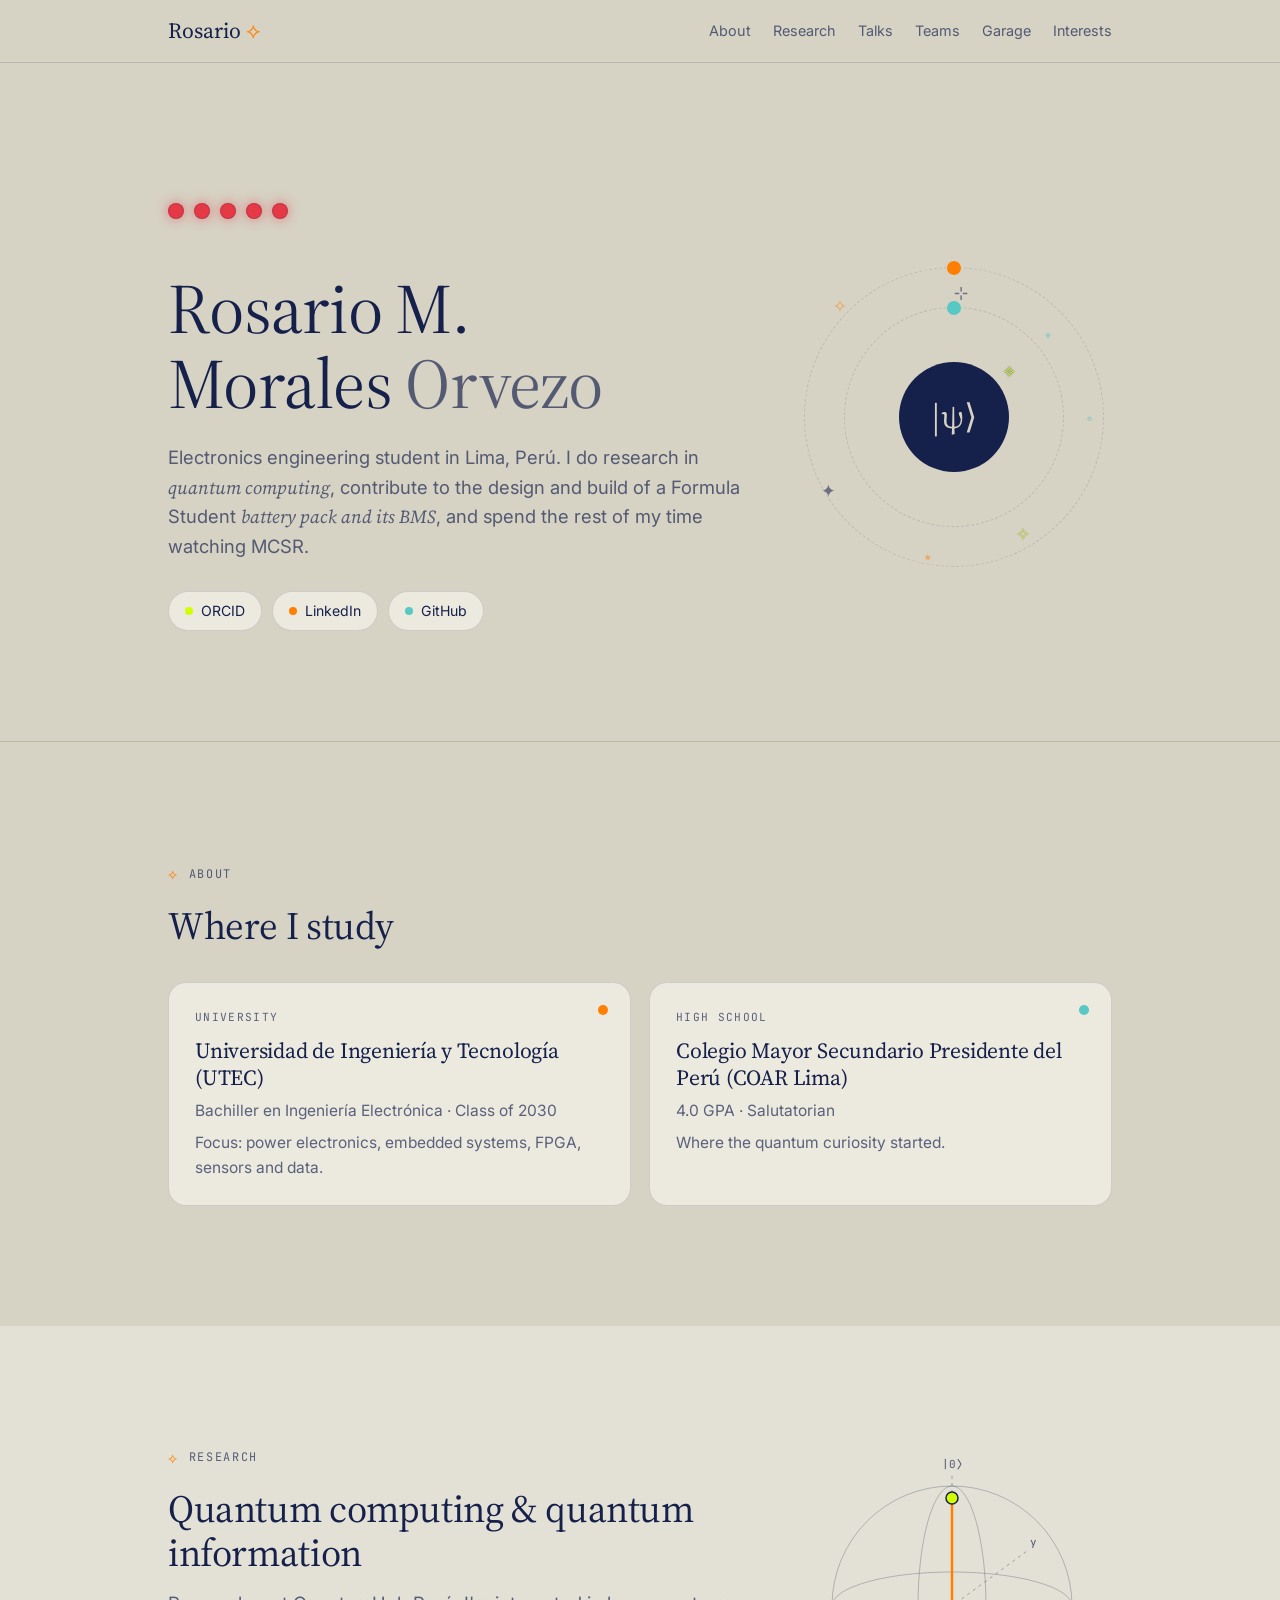
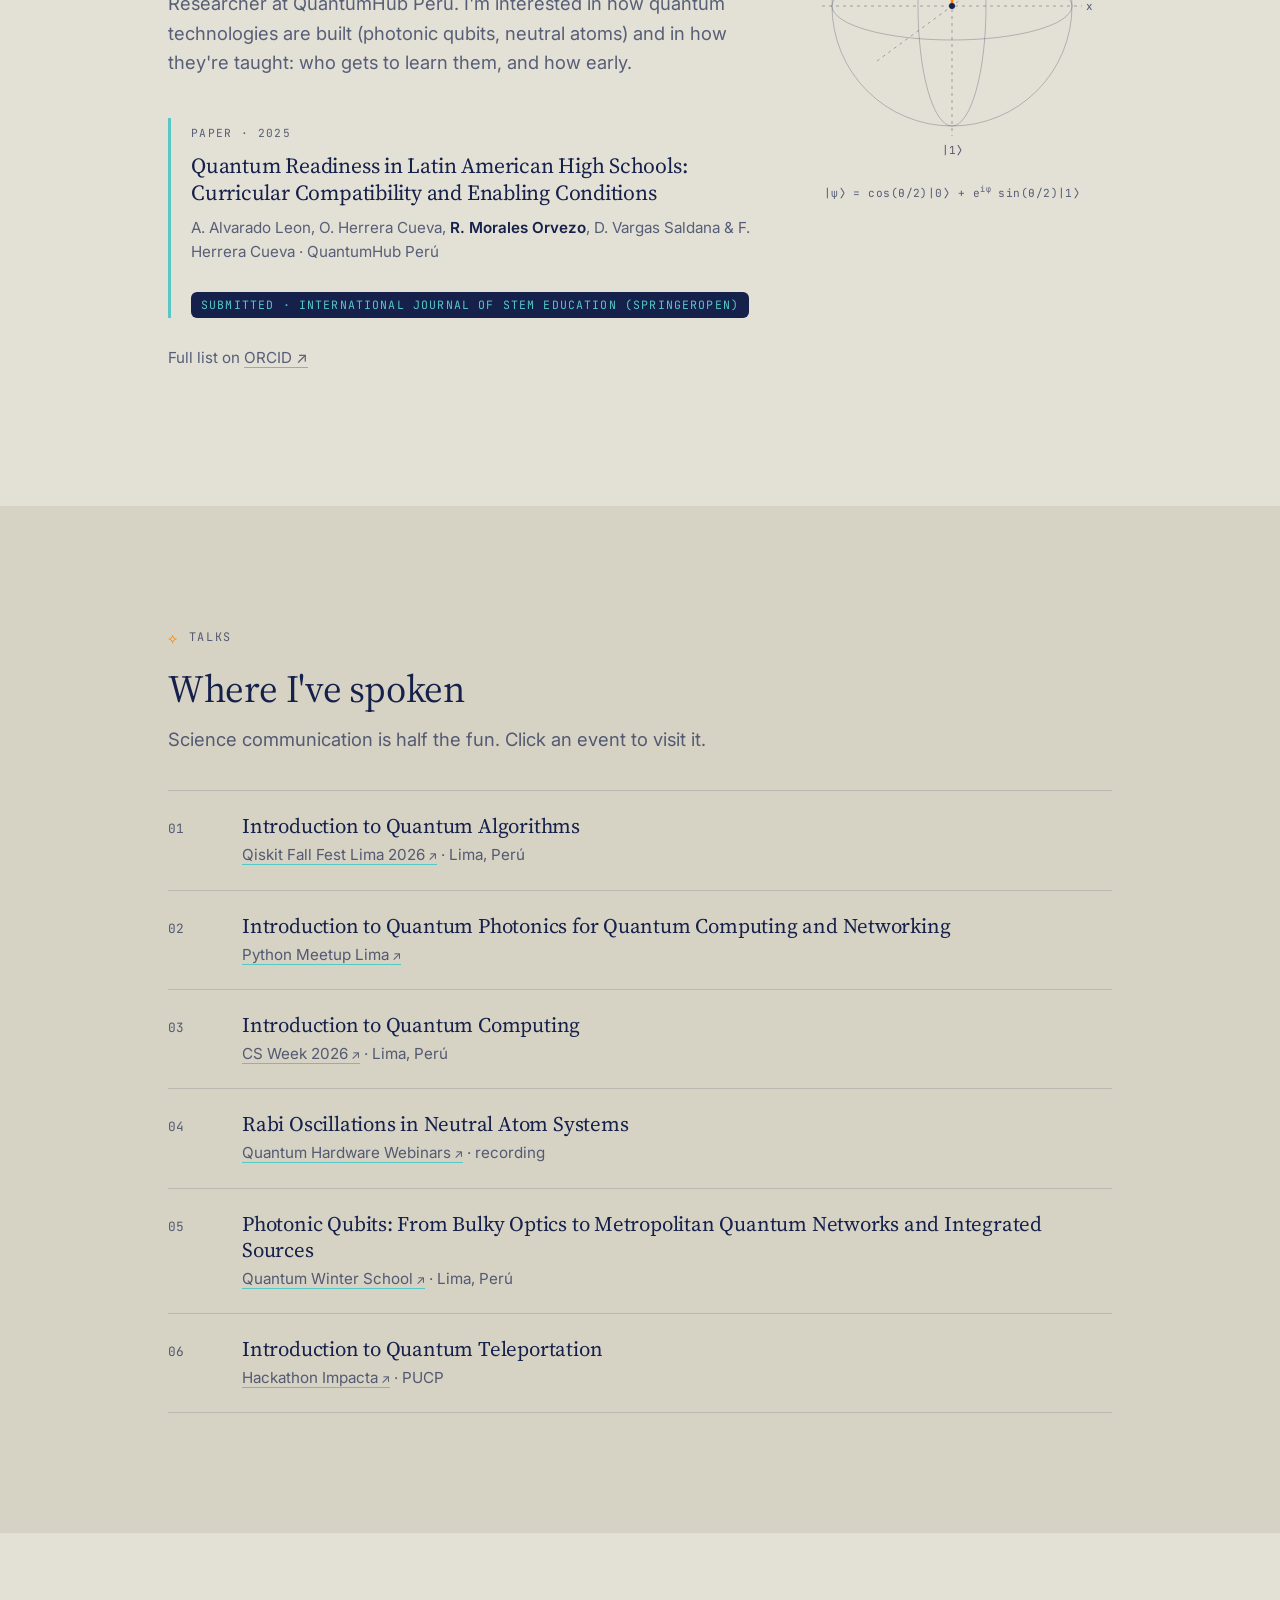
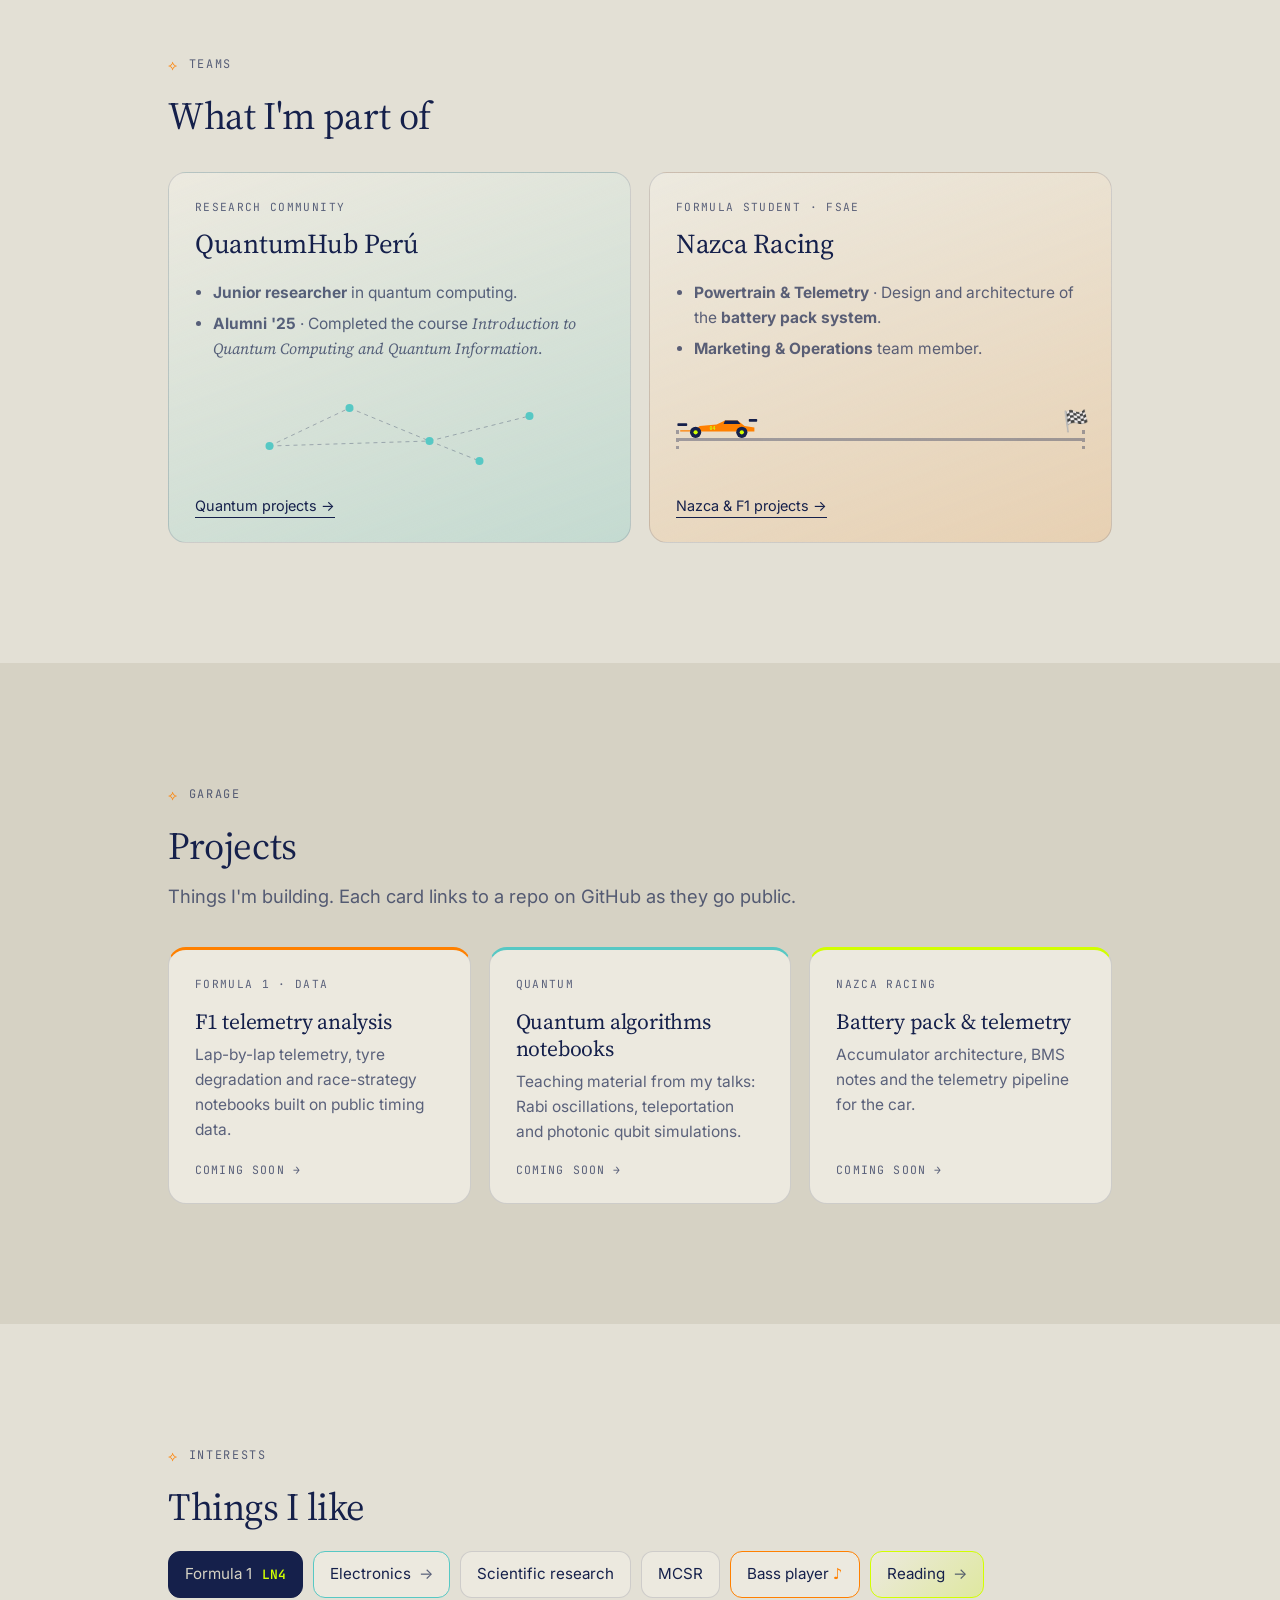
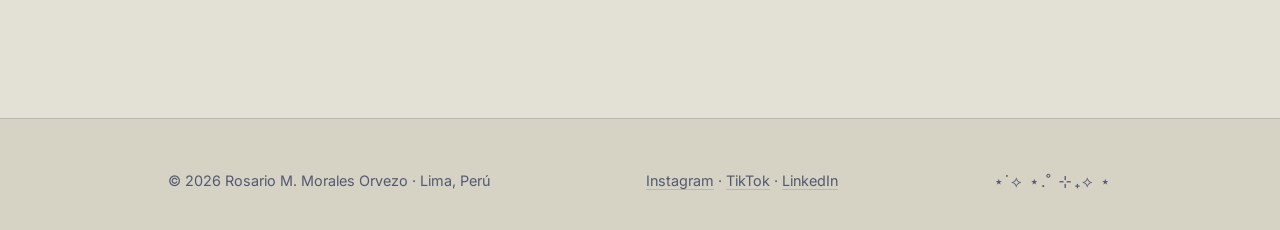
==== commit 0697d1f8: "Change hobby from learning about telemetry to watching MCSR Updated personal interests in the profil" ====
--- a/index.html
+++ b/index.html
@@ -38,7 +38,7 @@
       <p class="lede">
         Electronics engineering student in Lima, Perú. I do research in <em>quantum computing</em>,
         contribute to the design and build of a Formula Student <em>battery pack and its BMS</em>,
-        and spend the rest of my time learning about telemetry data and embedded systems, and playing bass.
+        and spend the rest of my time watching MCSR.
       </p>
       <div class="links">
         <a class="pill orcid" href="https://orcid.org/0009-0008-2580-1679" target="_blank" rel="noopener"><span class="dot"></span>ORCID</a>
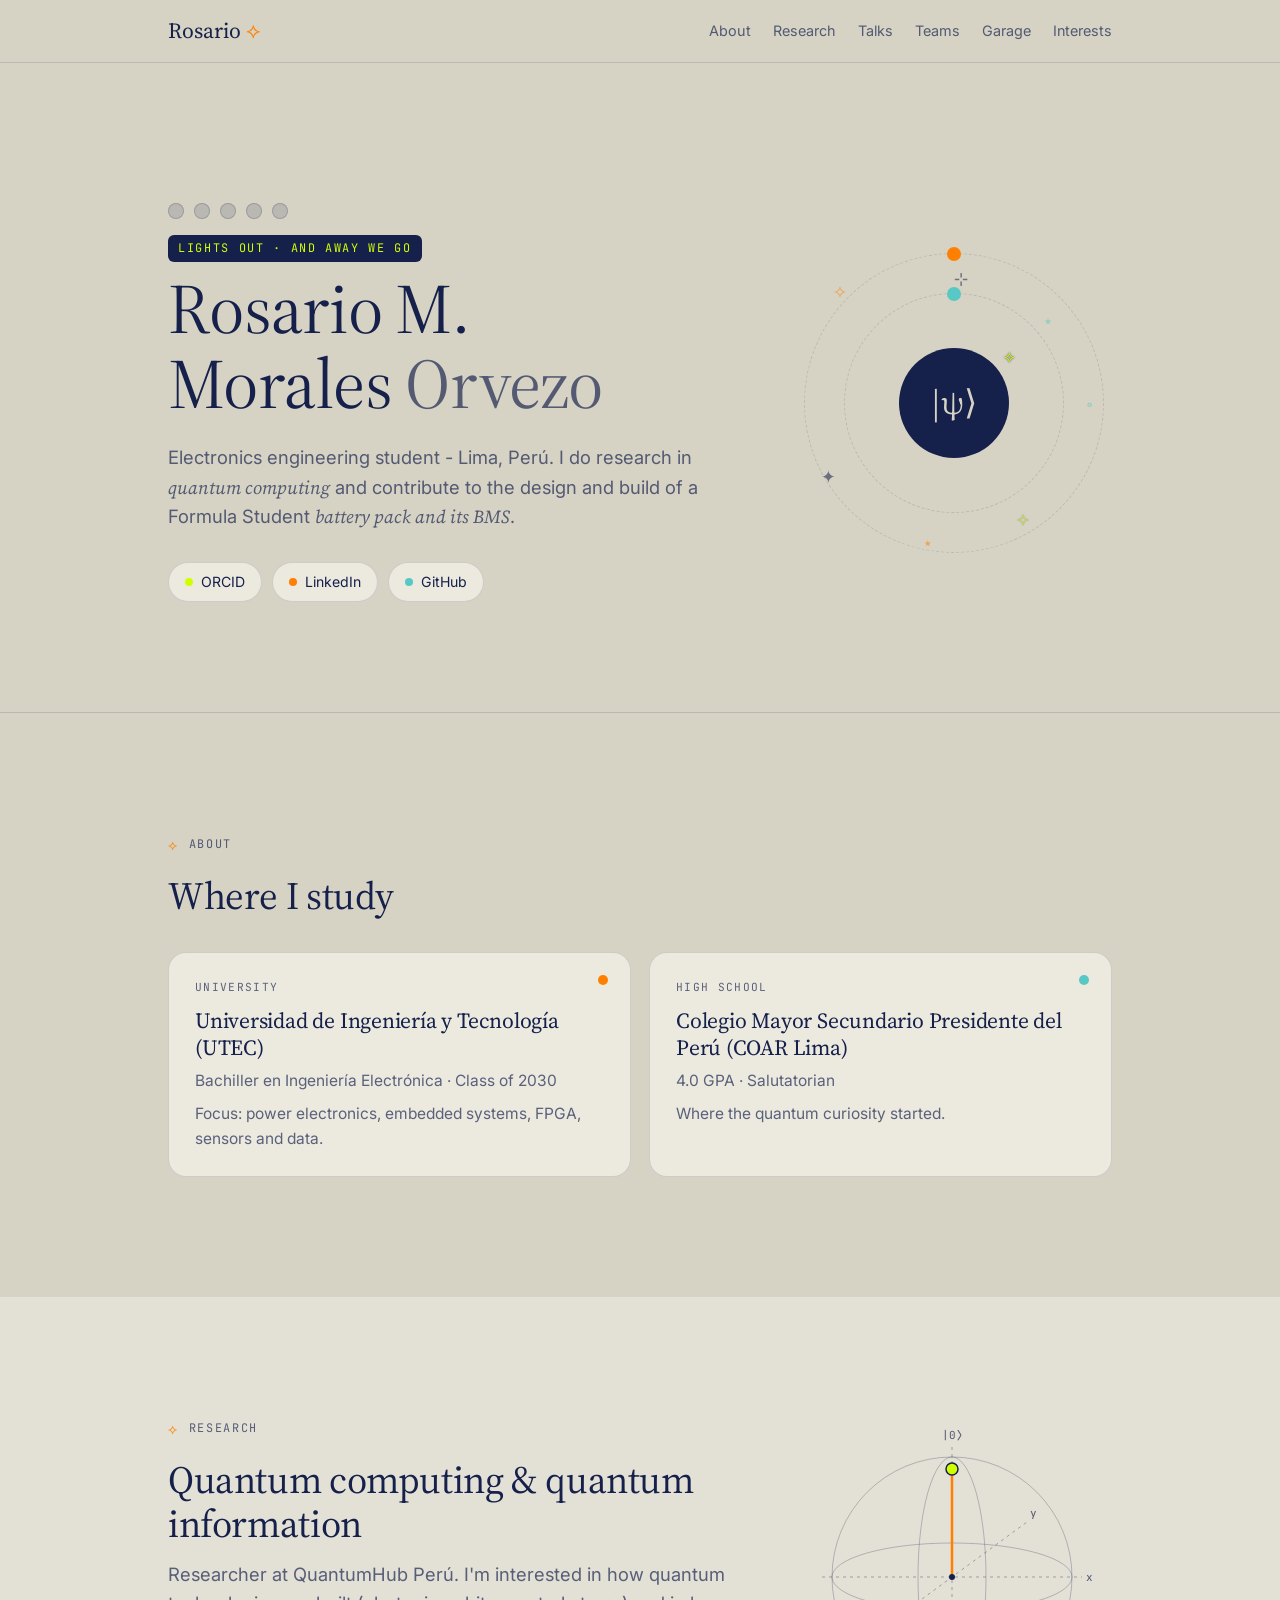
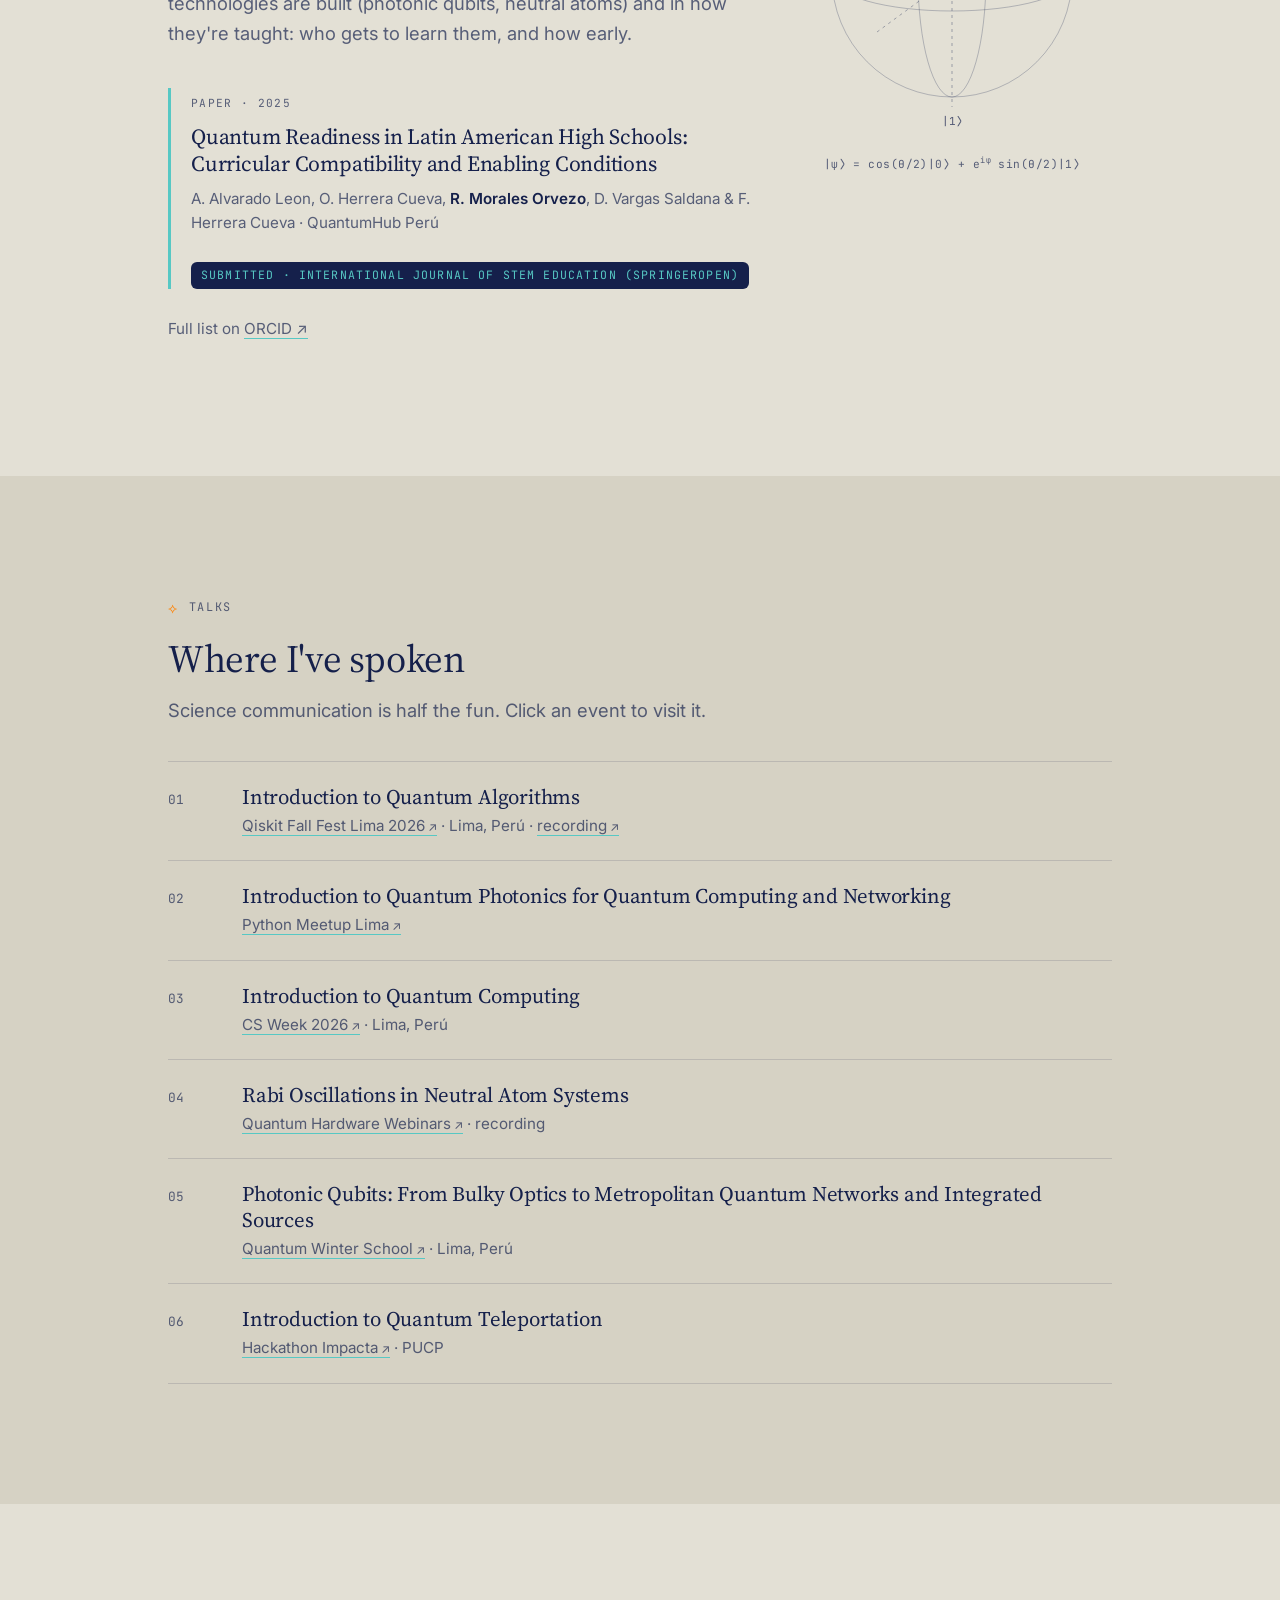
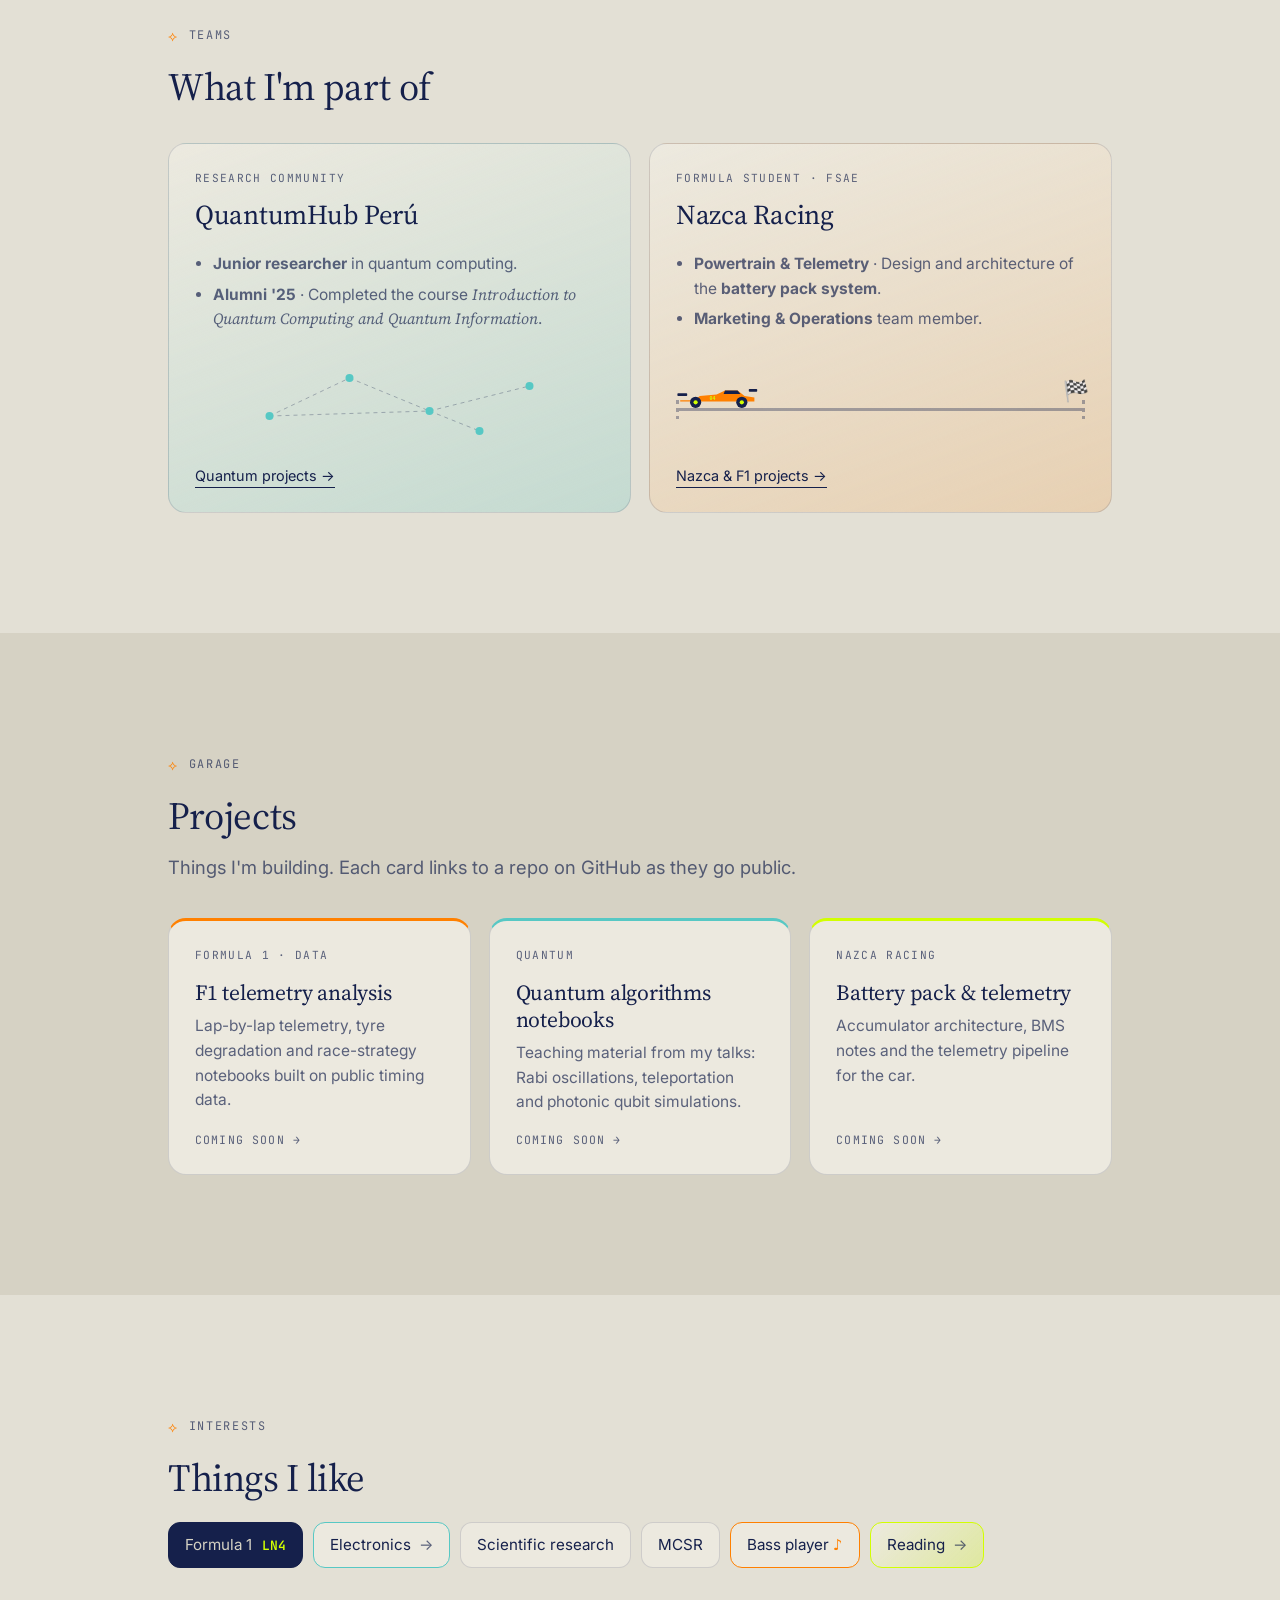
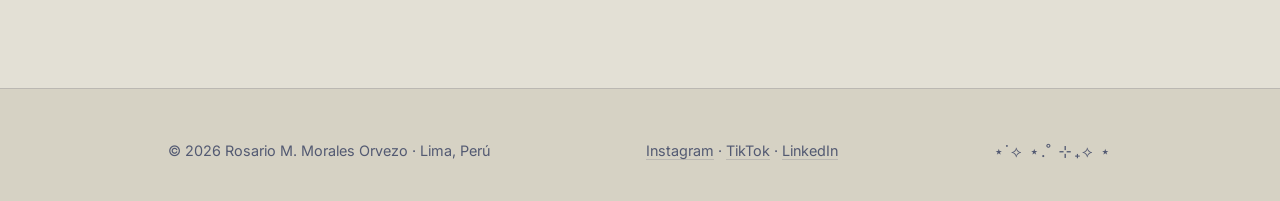
==== commit c84509f6: "Revise student description and add event recording link Updated the description of the electronics e" ====
--- a/index.html
+++ b/index.html
@@ -36,9 +36,8 @@
       <span class="go" id="go">lights out · and away we go</span>
       <h1>Rosario M.<br>Morales <span class="thin">Orvezo</span></h1>
       <p class="lede">
-        Electronics engineering student in Lima, Perú. I do research in <em>quantum computing</em>,
-        contribute to the design and build of a Formula Student <em>battery pack and its BMS</em>,
-        and spend the rest of my time watching MCSR.
+        Electronics engineering student - Lima, Perú. I do research in <em>quantum computing</em>
+        and contribute to the design and build of a Formula Student <em>battery pack and its BMS</em>.
       </p>
       <div class="links">
         <a class="pill orcid" href="https://orcid.org/0009-0008-2580-1679" target="_blank" rel="noopener"><span class="dot"></span>ORCID</a>
@@ -143,7 +142,7 @@
       <li class="reveal">
         <div>
           <h3>Introduction to Quantum Algorithms</h3>
-          <div class="event"><a href="https://www.qhubperu.com/ibm-qiskit-fall" target="_blank" rel="noopener">Qiskit Fall Fest Lima 2026</a> · Lima, Perú</div>
+          <div class="event"><a href="https://www.qhubperu.com/ibm-qiskit-fall" target="_blank" rel="noopener">Qiskit Fall Fest Lima 2026</a> · Lima, Perú · <a href="https://youtu.be/GmxxbgZz_wE" target="_blank" rel="noopener">recording</a></div>
         </div>
       </li>
       <li class="reveal">
